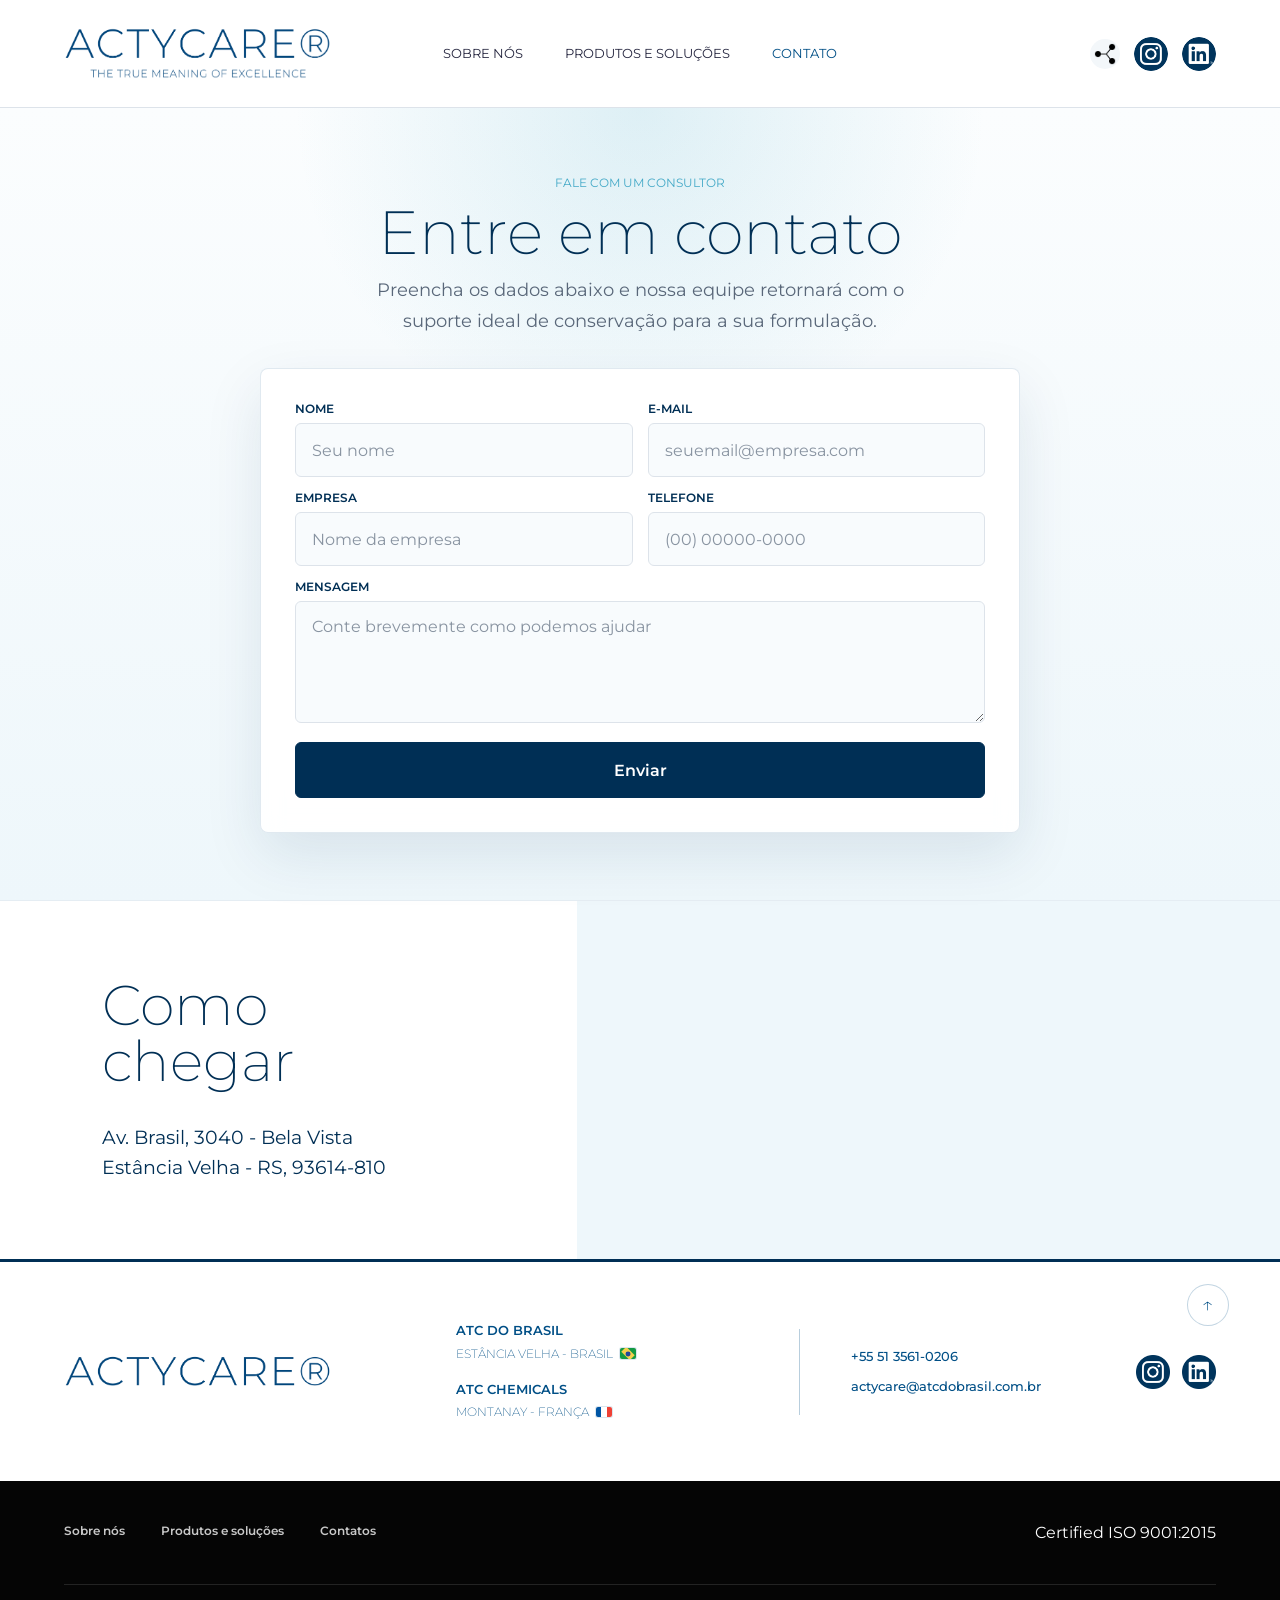
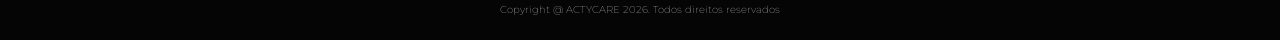
==== contatos.html @ c5bafa1b "Alterações w3c Fiz as alterações que o w3c validator apontou. Tomara que mude alguma coisa. Tudo nor" ====
<!DOCTYPE html>
<html lang="pt-BR">

<head>
    <meta charset="UTF-8">
    <meta name="viewport" content="width=device-width, initial-scale=1.0">
    <title>Contatos | Actycare</title>
    <link rel="stylesheet" href="Styles/estilos.css?v=20260601">
    <link rel="stylesheet" href="Styles/footer.css?v=20260601">
    <link rel="icon" type="image/png" href="images/atc_favicon.png">
</head>

<body class="pagina-contato">
    <header class="cabecalho">
        <a href="index.html" class="logo">
            <img src="images/actycare-logo-lockup.png" alt="ACTYCARE" loading="eager" decoding="async">
        </a>

        <nav class="menu" id="menu-principal" aria-label="Menu principal">
            <a href="sobre-nos.html">SOBRE NÓS</a>
            <a href="produtos-e-solucoes.html">PRODUTOS E SOLUÇÕES</a>
            <a href="contatos.html" aria-current="page">CONTATO</a>
        </nav>

        <div class="acoes-cabecalho">
            <button class="icone-cabecalho acao-utilitaria botao-compartilhar" type="button"
                aria-label="Compartilhar esta página" data-share-button>
                <img src="images/icons8-partilhar-2-50.png" alt="" loading="eager" decoding="async">
            </button>
            <a href="https://www.instagram.com/atc.brasil/" class="icone-cabecalho" target="_blank"
                rel="noopener noreferrer" aria-label="Instagram">
                <img src="images/instagram-circle.png" alt="" loading="eager" decoding="async">
            </a>
            <a href="https://www.linkedin.com/company/atcdobrasil/" class="icone-cabecalho" target="_blank"
                rel="noopener noreferrer" aria-label="LinkedIn">
                <img src="images/linkedin-circle.png" alt="" loading="eager" decoding="async">
            </a>
            <button class="botao-menu" type="button" aria-label="Abrir menu" aria-expanded="false"
                aria-controls="menu-principal">
                <span></span>
                <span></span>
                <span></span>
            </button>
        </div>
    </header>

    <main>
        <section class="container contato-section" aria-labelledby="contato-titulo">
            <div class="contato-intro">
                <p class="eyebrow">Fale com um consultor</p>
                <h1 id="contato-titulo">Entre em contato</h1>
                <p>Preencha os dados abaixo e nossa equipe retornará com o suporte ideal de conservação para a sua formulação.</p>
            </div>

            <div class="contato-card">
                <form action="https://api.web3forms.com/submit" method="POST">
                    <input type="hidden" name="access_key" value="4d49fbeb-51b4-4cb4-a090-07d61e65df94">
                    <label>
                        <span>Nome</span>
                        <input type="text" name="name" placeholder="Seu nome" autocomplete="name" required>
                    </label>
                    <label>
                        <span>E-mail</span>
                        <input type="email" name="email" placeholder="seuemail@empresa.com" autocomplete="email"
                            required>
                    </label>
                    <label>
                        <span>Empresa</span>
                        <input type="text" name="company" placeholder="Nome da empresa" autocomplete="organization"
                            required>
                    </label>
                    <label>
                        <span>Telefone</span>
                        <input type="tel" name="phone" placeholder="(00) 00000-0000" autocomplete="tel">
                    </label>
                    <label class="campo-mensagem">
                        <span>Mensagem</span>
                        <textarea name="message" placeholder="Conte brevemente como podemos ajudar" required></textarea>
                    </label>
                    <button type="submit">Enviar</button>
                </form>
            </div>
        </section>

        <section class="onde-estamos" aria-labelledby="onde-estamos-titulo">
            <div class="onde-estamos__conteudo">
                <h2 id="onde-estamos-titulo">Como chegar</h2>
                <address>
                    Av. Brasil, 3040 - Bela Vista<br>
                    Estância Velha - RS, 93614-810
                </address>
            </div>

            <div class="onde-estamos__mapa">
                <iframe
                    title="Mapa da ATC do Brasil em Estância Velha"
                    src="https://www.google.com/maps?q=Av.%20Brasil%2C%203040%20-%20Das%20Quintas%2C%20Est%C3%A2ncia%20Velha%20-%20RS%2C%2093600-000&output=embed"
                    loading="lazy"
                    referrerpolicy="no-referrer-when-downgrade"
                    allowfullscreen>
                </iframe>
            </div>
        </section>
    </main>

    <actycare-footer></actycare-footer>
    <script src="Script/footer.js"></script>
    <script src="Script/menu.js"></script>
</body>

</html>
---- Styles/estilos.css ----
@import url("https://fonts.googleapis.com/css2?family=Montserrat:wght@200;400;600&display=swap");

* {
    margin: 0;
    padding: 0;
    box-sizing: border-box;
}

:root {
    --azul: #004f86;
    --azul-escuro: #00457b;
    --azul-claro: #0073aa;
    --azul-profundo: #002f55;
    --azul-suave: #eef7fb;
    --ciano: #44a9c7;
    --texto: #25263f;
    --texto-suave: #596779;
    --linha: #dde3ea;
    --branco: #ffffff;
    --altura-cabecalho: 108px;
    --altura-cabecalho-compacto: 64px;
    --header-ease: cubic-bezier(0.22, 1, 0.36, 1);
}

html {
    scroll-behavior: smooth;
    scroll-padding-top: calc(var(--altura-cabecalho-compacto) + 32px);
}

body {
    font-family: "Montserrat", Arial, Helvetica, sans-serif;
    font-weight: 400;
    color: var(--texto);
    padding-top: var(--altura-cabecalho);
    overflow-x: hidden;
}

a {
    color: inherit;
    text-decoration: none;
}

img {
    display: block;
    max-width: 100%;
}

.primeira-dobra {
    min-height: calc(100vh - var(--altura-cabecalho));
    min-height: calc(100svh - var(--altura-cabecalho));
    display: grid;
    grid-template-rows: minmax(0, 1fr);
}

.cabecalho {
    position: fixed;
    top: 0;
    left: 50%;
    z-index: 80;
    width: 100%;
    min-height: 0;
    height: var(--altura-cabecalho);
    display: grid;
    grid-template-columns: minmax(230px, 330px) minmax(260px, 1fr) minmax(230px, 330px);
    align-items: center;
    gap: clamp(24px, 4vw, 64px);
    padding: 0 clamp(28px, 5vw, 72px);
    border-bottom: 1px solid var(--linha);
    background: rgba(255, 255, 255, 0.98);
    box-shadow: 0 0 0 rgba(0, 47, 85, 0);
    transform: translate3d(-50%, 0, 0);
    backface-visibility: hidden;
    will-change: transform, width, height, padding, border-radius, background, box-shadow;
    transition:
        transform 0.44s var(--header-ease),
        width 0.44s var(--header-ease),
        height 0.44s var(--header-ease),
        padding 0.44s var(--header-ease),
        border-color 0.34s ease,
        border-radius 0.44s var(--header-ease),
        background 0.34s ease,
        box-shadow 0.34s ease;
}

.cabecalho::before {
    content: "";
    position: absolute;
    inset: 0;
    z-index: 0;
    border-radius: inherit;
    background: linear-gradient(135deg, rgba(255, 255, 255, 0.36), rgba(255, 255, 255, 0.12));
    opacity: 0;
    pointer-events: none;
    backdrop-filter: blur(18px) saturate(1.16);
    -webkit-backdrop-filter: blur(18px) saturate(1.16);
    transition: opacity 0.34s ease;
}

.cabecalho.header--scrolled {
    width: min(calc(100% - 40px), 1180px);
    height: var(--altura-cabecalho-compacto);
    padding: 0 clamp(20px, 3.5vw, 34px);
    border: 1px solid rgba(255, 255, 255, 0.46);
    border-radius: 999px;
    background: rgba(255, 255, 255, 0.08);
    box-shadow: 0 14px 36px rgba(0, 47, 85, 0.11);
    transform: translate3d(-50%, 12px, 0);
}

.cabecalho.header--scrolled::before {
    opacity: 1;
}

.logo {
    width: clamp(230px, 21vw, 330px);
    height: 100%;
    display: flex;
    align-items: center;
    overflow: visible;
    justify-self: start;
    position: relative;
    z-index: 1;
}

.cabecalho.header--scrolled .logo {
    transform: translateZ(0);
}



.logo img {
    width: 100%;
    height: auto;
    max-width: 100%;
    object-fit: contain;
    object-position: center;
    transform: translate3d(0, 7%, 0);
    transform-origin: left center;
    transition: transform 0.44s var(--header-ease);
    will-change: transform;
}

.cabecalho.header--scrolled .logo img {
    transform: translate3d(0, 7%, 0) scale(0.74);
}

.menu {
    position: relative;
    z-index: 1;
    display: flex;
    align-items: center;
    justify-content: center;
    gap: clamp(24px, 3vw, 56px);
    white-space: nowrap;
    justify-self: center;
}

.menu a {
    position: relative;
    display: inline-flex;
    align-items: center;
    justify-content: center;
    min-height: 44px;
    padding: 4px 2px;
    font-size: 13px;
    font-weight: 400;
    line-height: 1;
    color: var(--texto);
    transform: translateZ(0);
    transform-origin: center;
    transition:
        color 0.24s ease,
        opacity 0.32s var(--header-ease),
        transform 0.32s var(--header-ease);
}

.cabecalho.header--scrolled .menu a {
    opacity: 0.74;
    transform: scale(0.96);
}

.menu a::before {
    content: "";
    position: absolute;
    left: 0;
    right: 0;
    top: 6px;
    height: 2px;
    border-radius: 999px;
    background: var(--azul-claro);
    transform: scaleX(0);
    transform-origin: center;
    transition: transform 0.28s ease;
}

.menu a:hover,
.menu a:focus-visible,
.menu a[aria-current="page"] {
    color: var(--azul);
    opacity: 1;
}

.menu a:hover::before,
.menu a:focus-visible::before {
    transform: scaleX(1);
}

.menu a:focus-visible {
    outline: none;
}

.acoes-cabecalho {
    position: relative;
    z-index: 1;
    display: flex;
    align-items: center;
    justify-content: flex-end;
    gap: 14px;
    justify-self: end;
}

.cabecalho.header--scrolled .acoes-cabecalho {
    gap: 8px;
}

.icone-cabecalho {
    width: 34px;
    height: 34px;
    display: inline-flex;
    align-items: center;
    justify-content: center;
    flex: 0 0 auto;
    border-radius: 50%;
    overflow: hidden;
    transition:
        transform 0.32s var(--header-ease),
        opacity 0.24s ease;
}

.cabecalho.header--scrolled .icone-cabecalho[aria-label="Instagram"],
.cabecalho.header--scrolled .icone-cabecalho[aria-label="LinkedIn"] {
    width: 0;
    height: 30px;
    opacity: 0;
    pointer-events: none;
    transform: translateY(-4px) scale(0.9);
}

.icone-cabecalho:is(button) {
    border: 0;
    font: inherit;
    cursor: pointer;
}

.icone-cabecalho:hover {
    transform: translateY(-1px);
    opacity: 0.82;
}

.icone-cabecalho:focus-visible {
    outline: 3px solid rgba(68, 169, 199, 0.28);
    outline-offset: 3px;
}

.icone-cabecalho img {
    width: 100%;
    height: 100%;
    object-fit: contain;
}

.icone-cabecalho[aria-label="Instagram"] img,
.icone-cabecalho[aria-label="LinkedIn"] img {
    filter: brightness(0) saturate(100%) invert(13%) sepia(93%) saturate(1668%) hue-rotate(186deg) brightness(92%) contrast(103%);
}

.acao-utilitaria {
    width: 30px;
    height: 30px;
    padding: 4px;
    background: #f3f7fa;
}

.cabecalho.header--scrolled .acao-utilitaria {
    background: rgba(255, 255, 255, 0.42);
}

.botao-menu {
    width: 44px;
    height: 44px;
    display: none;
    align-items: center;
    justify-content: center;
    flex-direction: column;
    gap: 5px;
    flex: 0 0 auto;
    border: 1px solid var(--linha);
    border-radius: 6px;
    background: var(--branco);
    cursor: pointer;
}

.botao-menu span {
    width: 22px;
    height: 2px;
    display: block;
    border-radius: 999px;
    background: var(--azul);
    transition: transform 0.2s ease, opacity 0.2s ease;
}

.cabecalho.menu-aberto .botao-menu span:nth-child(1) {
    transform: translateY(7px) rotate(45deg);
}

.cabecalho.menu-aberto .botao-menu span:nth-child(2) {
    opacity: 0;
}

.cabecalho.menu-aberto .botao-menu span:nth-child(3) {
    transform: translateY(-7px) rotate(-45deg);
}

.share-modal-open {
    overflow: hidden;
}

.share-overlay {
    position: fixed;
    inset: 0;
    z-index: 100;
    display: grid;
    place-items: center;
    padding: 24px;
    background: rgba(0, 25, 45, 0.48);
    backdrop-filter: blur(6px);
    opacity: 0;
    visibility: hidden;
    transition: opacity 0.22s ease, visibility 0.22s ease;
}

.share-overlay.is-open {
    opacity: 1;
    visibility: visible;
}

.share-modal {
    width: min(460px, 100%);
    padding: clamp(24px, 4vw, 34px);
    border: 1px solid rgba(0, 79, 134, 0.1);
    border-radius: 8px;
    background: var(--branco);
    box-shadow: 0 28px 70px rgba(0, 25, 45, 0.24);
    transform: translateY(12px) scale(0.97);
    transition: transform 0.22s ease;
}

.share-overlay.is-open .share-modal {
    transform: translateY(0) scale(1);
}

.share-modal__header {
    display: flex;
    align-items: center;
    justify-content: space-between;
    gap: 18px;
    margin-bottom: 22px;
}

.share-modal__header h2 {
    color: var(--azul-profundo);
    font-size: clamp(24px, 3vw, 32px);
    font-weight: 200;
    line-height: 1;
}

.share-modal__close {
    width: 38px;
    height: 38px;
    display: inline-flex;
    align-items: center;
    justify-content: center;
    border: 1px solid rgba(0, 79, 134, 0.16);
    border-radius: 50%;
    background: var(--branco);
    color: var(--azul-profundo);
    font: inherit;
    font-size: 22px;
    line-height: 1;
    cursor: pointer;
    transition: background 0.2s ease, color 0.2s ease, transform 0.2s ease;
}

.share-modal__close:hover,
.share-modal__close:focus-visible {
    background: var(--azul-profundo);
    color: var(--branco);
    outline: none;
    transform: rotate(90deg);
}

.share-modal__options {
    display: grid;
    grid-template-columns: repeat(2, minmax(0, 1fr));
    gap: 12px;
}

.share-option {
    min-height: 54px;
    display: flex;
    align-items: center;
    gap: 12px;
    padding: 10px 12px;
    border: 1px solid rgba(0, 79, 134, 0.13);
    border-radius: 8px;
    background: #f8fbfd;
    color: var(--texto);
    font: inherit;
    font-size: 13px;
    cursor: pointer;
    transition: background 0.2s ease, border-color 0.2s ease, color 0.2s ease, transform 0.2s ease, box-shadow 0.2s ease;
}

.share-option:hover,
.share-option:focus-visible {
    border-color: rgba(0, 79, 134, 0.28);
    background: var(--branco);
    color: var(--azul-profundo);
    box-shadow: 0 12px 26px rgba(0, 47, 85, 0.08);
    outline: none;
    transform: translateY(-2px);
}

.share-option__icon {
    width: 32px;
    height: 32px;
    display: inline-flex;
    align-items: center;
    justify-content: center;
    flex: 0 0 auto;
    border-radius: 50%;
    background: var(--azul-profundo);
    color: var(--branco);
    font-size: 11px;
    font-weight: 600;
}

.share-modal__feedback {
    min-height: 20px;
    margin-top: 16px;
    color: var(--azul);
    font-size: 13px;
    text-align: center;
}

.principal {
    position: relative;
    min-height: 0;
    display: flex;
    align-items: flex-end;
    overflow: hidden;
}

.principal::after {
    content: "";
    position: absolute;
    inset: 0;
    z-index: 1;
    background: linear-gradient(90deg, rgba(0, 25, 45, 0.58) 0%, rgba(0, 25, 45, 0.2) 48%, rgba(0, 25, 45, 0.05) 100%);
    pointer-events: none;
}

.principal img {
    position: absolute;
    inset: 0;
    z-index: 0;
    width: 100%;
    height: 100%;
    object-fit: cover;
    object-position: 64% center;
}

.conteudo-principal {
    position: relative;
    z-index: 2;
    max-width: 780px;
    color: var(--branco);
    padding: 0 clamp(24px, 5vw, 72px) clamp(36px, 7vh, 84px);
    text-shadow: 0 2px 18px rgba(0, 0, 0, 0.35);
}

.conteudo-principal h1 {
    font-size: clamp(38px, 4.5vw, 64px);
    font-weight: 200;
    line-height: 1;
}

.conteudo-principal p {
    margin-top: 12px;
    font-size: clamp(12px, 1.8vw, 20px);
    font-weight: 400;
    line-height: 1.25;
}

.hero-cta {
    position: relative;
    z-index: 2;
    width: min(820px, calc(100% - clamp(48px, 16vw, 220px)));
    margin: auto auto auto clamp(24px, 8vw, 112px);
    display: grid;
    justify-items: start;
    gap: clamp(12px, 1.8vw, 18px);
    padding: 0;
    color: var(--branco);
    text-align: left;
    text-shadow: 0 8px 28px rgba(0, 25, 45, 0.42);
    transform: translateY(-1vh);
}

.hero-cta h1 {
    width: min(820px, calc(100% - clamp(48px, 16vw, 220px)));
    margin: 0;
    font-size: 3rem;
    font-weight: 350;
    line-height: 1.05;
}

.hero-cta a {
    min-height: 38px;
    width: 230px;
    display: inline-flex;
    align-items: center;
    justify-content: center;
    padding: 6px;
    border-radius: 6px;
    background: rgba(2, 88, 159, 0.9);
    color: var(--branco);
    font-size: clamp(14px, 1.2vw, 16px);
    font-weight: 250;
    line-height: 1;
    text-shadow: none;
    box-shadow: 0 16px 34px rgba(0, 25, 45, 0.22);
    transition: background 0.2s ease, transform 0.2s ease, box-shadow 0.2s ease;
}

.hero-cta a:hover,
.hero-cta a:focus-visible {
    background: none;
    transform: translateY(-2px);
    box-shadow: 0 20px 38px rgba(0, 25, 45, 0.28);
    outline: none;
    border: 1px solid rgba(255, 255, 255, 0.28);
}

.applications-section {
    overflow: hidden;
    padding: clamp(72px, 9vw, 126px) clamp(20px, 5vw, 72px);
    background:
        linear-gradient(180deg, #ffffff 0%, #f8fbfd 56%, var(--azul-suave) 100%);
}

.applications-section__inner {
    width: min(1180px, 100%);
    margin: 0 auto;
}

.applications-section__header {

    max-width: 100%;
    margin: 0 auto;
    text-align: center;
}

.applications-section__header .eyebrow {
    margin-bottom: 12px;
}

.applications-section__title {
    max-width: 100%;
    color: var(--azul-profundo);
    font-size: 55px;
    font-weight: 200;
    line-height: 1;
}

.applications-section__subtitle {
    width: min(620px, 100%);
    max-width: 620px;
    margin: 18px auto 0;
    color: var(--texto-suave);
    font-size: clamp(15px, 1.35vw, 18px);
    line-height: 1.7;
}

.applications-carousel {
    position: relative;
    display: grid;
    grid-template-columns: auto minmax(0, 1fr) auto;
    align-items: center;
    gap: clamp(10px, 2vw, 18px);
    margin-top: clamp(34px, 5vw, 58px);
}

.applications-carousel__viewport {
    min-width: 0;
    overflow: hidden;
}

.applications-carousel__track {
    width: 100%;
    display: grid;
    grid-auto-columns: clamp(270px, 28vw, 338px);
    grid-auto-flow: column;
    gap: 18px;
    overflow-x: auto;
    overscroll-behavior-inline: contain;
    padding: 10px 4px 30px;
    scroll-behavior: smooth;
    scroll-padding-inline: 4px;
    scroll-snap-type: x mandatory;
    scrollbar-width: none;
}

.applications-carousel__track::-webkit-scrollbar {
    display: none;
}

.applications-carousel__track:focus-visible {
    outline: 3px solid rgba(68, 169, 199, 0.34);
    outline-offset: 4px;
}

.applications-carousel__button {
    display: inline-flex;
    align-items: center;
    justify-content: center;
    padding: 8px 4px;
    border: none;
    background: transparent;
    color: rgba(0, 47, 85, 0.65);
    font: inherit;
    font-size: 58px;
    font-weight: 400;
    line-height: 1;
    cursor: pointer;
    text-shadow: 0.5px 0 0 currentColor, -0.5px 0 0 currentColor;
    transition: color 0.18s ease, text-shadow 0.18s ease, opacity 0.18s ease, transform 0.18s ease;
    user-select: none;
}

.applications-carousel__button:hover,
.applications-carousel__button:focus-visible {
    color: var(--azul-profundo);
    text-shadow: 1px 0 0 currentColor, -1px 0 0 currentColor;
    outline: none;
}

.applications-carousel__button--prev:hover,
.applications-carousel__button--prev:focus-visible {
    transform: translateX(-4px);
}

.applications-carousel__button--next:hover,
.applications-carousel__button--next:focus-visible {
    transform: translateX(4px);
}

.applications-carousel__button:disabled,
.applications-carousel__button:disabled:hover,
.applications-carousel__button:disabled:focus-visible {
    color: rgba(0, 47, 85, 0.22);
    cursor: default;
    text-shadow: none;
    outline: none;
    transform: none;
}



.application-card {
    height: 100%;
    scroll-snap-align: start;
}

.application-card__link {
    position: relative;
    min-height: 430px;
    height: 100%;
    display: grid;
    grid-template-rows: 210px 1fr;
    overflow: hidden;
    border: 1px solid rgba(0, 79, 134, 0.11);

    background: rgba(255, 255, 255, 0.96);

}

.application-card:nth-child(even) .application-card__link {
    grid-template-rows: 1fr 210px;
}

.application-card:nth-child(even) .application-card__content {
    order: 1;
}

.application-card:nth-child(even) .application-card__image {
    order: 2;
}

.application-card__link:hover,
.application-card__link:focus-visible {
    border-color: rgba(0, 79, 134, 0.24);

    outline: none;
    transform: translateY(-6px);
}

.application-card__image {
    overflow: hidden;
    background: var(--azul-suave);
}

.application-card__image img {
    width: 100%;
    height: 100%;
    object-fit: cover;
    object-position: var(--card-image-position, center);
   
}


.application-card__content {
    display: grid;
    align-content: start;
    gap: 14px;
    padding: 26px 24px 28px;
}

.application-card__title {
    color: var(--azul);
    font-size: clamp(35px, 2.2vw, 44px);
    font-weight: 250;
    line-height: 1.05;
}

.application-card__text {
    color: var(--texto-suave);
    font-size: 14.5px;
    line-height: 1.75;
}

.pagina-sobre {
    background: var(--branco);
}

.sobre-hero {
    position: relative;
    min-height: calc(100svh - 108px);
    display: flex;
    align-items: flex-end;
    overflow: hidden;
    background: var(--azul-profundo);
}

.sobre-hero::after {
    content: "";
    position: absolute;
    inset: 0;
    z-index: 1;
    
}

.sobre-hero img {
    position: absolute;
    inset: 0;
    width: 100%;
    height: 100%;
    object-fit: cover;
    object-position: center;
}

.sobre-hero__conteudo {
    position: relative;
    z-index: 2;
    width: min(980px, calc(100% - 48px));
    padding: clamp(56px, 10vh, 104px) clamp(24px, 5vw, 72px);
    color: var(--branco);
}

.eyebrow {
    margin-bottom: 14px;
    font-size: 12px;
    font-weight: 400;
    letter-spacing: 0;
    text-transform: uppercase;
    color: var(--ciano);
}

.sobre-hero h1,
.secao-cabecalho h1,
.faixa-legado h2,
.cta-contato h2 {
    font-weight: 200;
}

.sobre-hero h1 {
    max-width: 760px;
    font-size: clamp(52px, 8vw, 108px);
    line-height: 0.92;
}

.sobre-hero__conteudo>p:last-child {
    max-width: 680px;
    margin-top: 24px;
    font-size: clamp(18px, 2vw, 28px);
    font-weight: 400;
    line-height: 1.35;
}

.secao-conteudo {
    width: min(1180px, calc(100% - 48px));
    margin: 0 auto;
    padding: clamp(72px, 10vw, 132px) 0;
    
}

.secao-cabecalho {
    max-width: 820px;
    
}

.secao-cabecalho h1 {
    font-size: clamp(36px, 5vw, 68px);
    line-height: 1;
    color: var(--azul-profundo);
}

.texto-colunas {
    display: grid;
    grid-template-columns: repeat(2, minmax(0, 1fr));
    gap: clamp(28px, 5vw, 72px);
    margin-top: 44px;
}

.texto-colunas p,
.faixa-legado p,
.solucoes-grid p {
    font-size: 18px;
    font-weight: 400;
    line-height: 1.75;
    color: var(--texto-suave);
}

.visually-hidden{
    position: absolute;
    width: 1px;
    height: 1px;
    padding: 0;
    margin: -1px;
    overflow: hidden;
    clip: rect(0, 0, 0, 0);
    white-space: nowrap;
    border: 0;
}

.pilares {
    display: grid;
    grid-template-columns: repeat(6, minmax(0, 1fr));
    gap: 10px;
    overflow: visible;
    margin-bottom: 20px;
}

.titulo-pilares{
    grid-column: 1 / -1;
    font-size: 30px;
    font-weight: 350;
    text-align: center;
    color: var(--azul-profundo);
    margin-bottom: 40px;

}

.pilares div {
    position: relative;
    height: 40px;
    padding: clamp(32px, 5vw, 58px);
    background: var(--azul-profundo);
    color: var(--branco);
    transition: transform 0.22s ease;
}

.pilares div:hover {
    z-index: 1;
    transform: translateY(-6px);
}

.pilares span {
    display: block;
    margin-bottom: 42px;
    font-size: 18px;
    font-weight: 200;
    color: var(--ciano);
}

.pilares h3,
.solucoes-grid h3 {
    font-size: clamp(26px, 3vw, 38px);
    font-weight: 400;
    line-height: 1;
}

.pilares p {
    margin-top: 20px;
    font-size: 25px;
    font-weight: 500;
    line-height: 1.7;
    color: rgb(255, 255, 255);
}

.faixa-legado {
    display: grid;
    grid-template-columns: minmax(280px, 0.86fr) minmax(320px, 1fr);
    gap: clamp(32px, 6vw, 88px);
    align-items: center;
    padding: clamp(76px, 10vw, 132px) clamp(24px, 6vw, 88px);
    background: var(--azul-suave);
}

.faixa-legado h2 {
    max-width: 680px;
    font-size: clamp(34px, 5vw, 66px);
    line-height: 1;
    color: var(--azul-profundo);
}

.solucoes {
    scroll-margin-top: 116px;
}

.solucoes-grid {
    display: grid;
    grid-template-columns: repeat(4, minmax(0, 1fr));
    gap: 18px;
    margin-top: 48px;
}

.solucoes-grid div {
    min-height: 260px;
    padding: 28px;
    border: 1px solid var(--linha);
    
    background: var(--branco);
}

.solucoes-grid h3 {
    color: var(--azul);
    
}

.solucoes-grid p {
    margin-top: 18px;
    font-size: 15px;
}

.cta-contato {
    scroll-margin-top: 116px;
    padding: clamp(72px, 10vw, 120px) 24px;
    text-align: center;
    background: var(--azul-profundo);
    color: var(--branco);
}

.cta-contato h2 {
    max-width: min(1360px, 100%);
    margin: 0 auto;
    font-size: 100px;
    line-height: 1.2;
    text-align: center;
    white-space: nowrap;
}

.cta-contato a {
    display: inline-flex;
    align-items: center;
    justify-content: center;
    min-height: 54px;
    margin-top: 34px;
    padding: 0 24px;
    border: 1px solid rgba(255, 255, 255, 0.42);
    border-radius: 6px;
    color: var(--branco);
    font-weight: 400;
    transition: background 0.2s ease, color 0.2s ease;
}

.cta-contato a:hover {
    background: var(--branco);
    color: var(--azul-profundo);
}

.pagina-produtos {
    background: #f8fbfd;
}

.produtos-overview {
    min-height: calc(100svh - 108px);
    padding: clamp(54px, 7vw, 96px) clamp(20px, 5vw, 72px) clamp(68px, 8vw, 110px);
    background:
        linear-gradient(180deg, rgba(255, 255, 255, 0.96), rgba(248, 251, 253, 0.98)),
        linear-gradient(90deg, rgba(0, 79, 134, 0.08), rgba(176, 19, 36, 0.04));
}

.produtos-overview__cabecalho {
    width: min(1180px, 100%);
    margin: 0 auto clamp(34px, 5vw, 58px);
    display: grid;
    grid-template-columns: minmax(0, 1fr) auto;
    gap: 28px;
    align-items: end;
}

.produtos-overview h1 {
    font-size: clamp(48px, 8vw, 126px);
    font-weight: 200;
    line-height: 0.88;
    color: var(--azul-profundo);
}

.produtos-overview__cabecalho div>p:last-child {
    max-width: 760px;
    margin-top: 22px;
    font-size: clamp(16px, 1.4vw, 20px);
    line-height: 1.75;
    color: var(--texto-suave);
}

.produtos-manifesto {
    margin-bottom: 8px;
    font-size: 11px;
    line-height: 1.35;
    text-align: right;
    text-transform: uppercase;
    color: rgba(0, 47, 85, 0.58);
}

.produtos-tabela-shell {
    width: min(1180px, 100%);
    margin: 0 auto;
    padding: clamp(18px, 2.8vw, 34px);
    border: 1px solid rgba(0, 79, 134, 0.12);
    border-radius: 8px;
    background: rgba(255, 255, 255, 0.86);
    box-shadow: 0 26px 70px rgba(0, 47, 85, 0.08);
    backdrop-filter: blur(18px);
    transition: opacity 0.45s ease, filter 0.45s ease, transform 0.45s ease;
}

.produtos-tabela-shell.is-dimmed {
    opacity: 0.48;
    filter: saturate(0.78);
    transform: translateY(8px) scale(0.995);
}

.produtos-tabela {
    width: 100%;
    border-collapse: separate;
    border-spacing: 0 8px;
}

.produtos-tabela th {
    padding: 0 18px 10px;
    font-size: 11px;
    font-weight: 600;
    line-height: 1.3;
    text-align: left;
    text-transform: uppercase;
    color: rgba(0, 79, 134, 0.66);
}

.produtos-tabela td {
    padding: 16px 18px;
    font-size: 13px;
    line-height: 1.45;
    color: var(--texto-suave);
    border-top: 1px solid transparent;
    border-bottom: 1px solid transparent;
    background: #f4f8fb;
    transition: color 0.28s ease, background 0.28s ease, border-color 0.28s ease, transform 0.28s ease;
}

.produtos-tabela td:first-child {
    border-left: 1px solid transparent;
    border-radius: 7px 0 0 7px;
    color: var(--azul);
    font-weight: 600;
}

.produtos-tabela td:last-child {
    border-right: 1px solid transparent;
    border-radius: 0;
    color: rgba(0, 79, 134, 0.72);
}

.produto-row {
    cursor: pointer;
    outline: none;
}

.produto-row:hover td,
.produto-row:focus-visible td,
.produto-row.is-active td {
    background: var(--branco);
    border-color: rgba(0, 79, 134, 0.16);
    color: var(--azul-profundo);
    box-shadow: 0 14px 34px rgba(0, 47, 85, 0.07);
}

.produto-row:hover td:first-child,
.produto-row:focus-visible td:first-child,
.produto-row.is-active td:first-child {
    color: var(--branco);
    background: var(--azul-escuro);
    transform: translateX(4px);
}

.produto-detalhe {
    scroll-margin-top: 126px;
    padding: clamp(76px, 9vw, 132px) clamp(20px, 5vw, 72px);
    background: var(--branco);
    opacity: 0;
    transform: translateY(32px);
    filter: blur(12px);
    transition: opacity 0.7s ease, transform 0.7s ease, filter 0.7s ease;
}

.produto-detalhe.is-visible {
    opacity: 1;
    transform: translateY(0);
    filter: blur(0);
}

.produto-detalhe__shell {
    width: min(1180px, 100%);
    margin: 0 auto;
    display: grid;
    grid-template-columns: minmax(300px, 0.86fr) minmax(0, 1fr);
    gap: clamp(36px, 6vw, 88px);
    align-items: center;
}

.produto-detalhe--reverse .produto-media {
    order: 2;
}

.produto-media {
    position: relative;
    min-height: clamp(440px, 58vw, 680px);
    overflow: hidden;
    border-radius: 8px;
    background: var(--azul-suave);
}

.produto-media::after {
    content: "";
    position: absolute;
    inset: 0;
    background: linear-gradient(180deg, rgba(0, 47, 85, 0.02), rgba(0, 47, 85, 0.2));
    pointer-events: none;
}

.produto-media img {
    width: 100%;
    height: 100%;
    min-height: inherit;
    object-fit: cover;
    transform: none;
    transition: none;
}



.produto-media figcaption {
    position: absolute;
    right: 18px;
    bottom: 18px;
    z-index: 1;
    padding: 9px 12px;
    border-radius: 6px;
    background: rgba(255, 255, 255, 0.82);
    color: var(--azul-profundo);
    font-size: 11px;
    text-transform: uppercase;
}

.produto-editorial h2 {
    max-width: 720px;
    font-size: clamp(44px, 6vw, 86px);
    font-weight: 200;
    line-height: 0.94;
    color: var(--azul-profundo);
}

.produto-texto {
    margin-top: 30px;
    display: grid;
    gap: 18px;
}

.produto-texto p {
    font-size: clamp(16px, 1.35vw, 19px);
    line-height: 1.85;
    color: var(--texto-suave);
}

.produto-metricas {
    display: grid;
    grid-template-columns: repeat(3, minmax(0, 1fr));
    gap: 1px;
    margin-top: 34px;
    background: var(--linha);
    border: 1px solid var(--linha);
    border-radius: 8px;
    overflow: hidden;
}

.produto-metricas div {
    min-height: 128px;
    padding: 18px;
    background: #fbfdfe;
}

.produto-metricas span,
.produto-especificacoes article>span {
    display: block;
    margin-bottom: 12px;
    font-size: 11px;
    font-weight: 600;
    text-transform: uppercase;
    color: rgba(0, 79, 134, 0.72);
}

.produto-metricas strong {
    font-size: clamp(16px, 1.3vw, 19px);
    font-weight: 400;
    line-height: 1.45;
    color: var(--azul-profundo);
}

.produto-nota {
    margin-top: 24px;
    padding: 18px 20px;
    border-left: 4px solid var(--azul-profundo);
    background: var(--azul-profundo);
    color: var(--branco);
    font-size: 14px;
    line-height: 1.7;
}

.produto-especificacoes {
    width: min(1180px, 100%);
    margin: clamp(34px, 5vw, 72px) auto 0;
    display: grid;
    grid-template-columns: repeat(3, minmax(0, 1fr));
    gap: 18px;
}

.produto-especificacoes article {
    min-height: 260px;
    padding: clamp(24px, 3vw, 34px);
    border: 1px solid var(--linha);
    background: #fbfdfe;
}

.produto-especificacoes ul {
    display: grid;
    gap: 14px;
    list-style: none;
}

.produto-especificacoes li {
    position: relative;
    padding-left: 18px;
    font-size: 15px;
    line-height: 1.65;
    color: var(--texto-suave);
}

.produto-especificacoes li::before {
    content: "";
    position: absolute;
    left: 0;
    top: 0.72em;
    width: 6px;
    height: 6px;
    border-radius: 50%;
    background: var(--ciano);
}

.produtos-catalogo {
    display: grid;
    grid-template-columns: minmax(0, 1fr) auto;
    gap: 28px;
    align-items: center;
    padding: clamp(72px, 10vw, 120px) clamp(20px, 6vw, 88px);
    background: var(--azul-profundo);
    color: var(--branco);
}

.produtos-catalogo h2 {
    max-width: 860px;
    font-size: clamp(34px, 5vw, 66px);
    font-weight: 200;
    line-height: 1;
}

.produtos-catalogo p:not(.eyebrow) {
    max-width: 620px;
    margin-top: 18px;
    color: rgba(255, 255, 255, 0.82);
    font-size: 16px;
    line-height: 1.7;
}

.produtos-catalogo a {
    min-height: 54px;
    display: inline-flex;
    align-items: center;
    justify-content: center;
    padding: 0 24px;
    border: 1px solid rgba(255, 255, 255, 0.48);
    border-radius: 6px;
    color: var(--branco);
    white-space: nowrap;
    transition: background 0.25s ease, color 0.25s ease, transform 0.25s ease;
}

.produtos-catalogo a:hover {
    background: var(--branco);
    color: var(--azul-profundo);
    transform: translateY(-2px);
}

.reveal {
    opacity: 0;
    transform: translateY(24px);
    filter: blur(8px);

}

.reveal.is-visible {
    opacity: 1;
    transform: translateY(0);
    filter: blur(0);
}

@media (max-width: 1100px) {
    :root {
        --altura-cabecalho: 96px;
        --altura-cabecalho-compacto: 60px;
    }

    .cabecalho {
        min-height: 0;
        height: var(--altura-cabecalho);
        grid-template-columns: minmax(190px, 270px) minmax(220px, 1fr) minmax(180px, 270px);
        gap: 22px;
        padding: 0 32px;
    }

    .logo {
        width: clamp(205px, 24vw, 270px);
    }

    .menu {
        gap: 24px;
    }

    .menu a {
        font-size: 13px;
    }

    .acoes-cabecalho {
        gap: 10px;
    }

    .icone-cabecalho {
        width: 31px;
        height: 31px;
    }

    .produto-detalhe__shell {
        grid-template-columns: 0.9fr 1fr;
    }

    .applications-carousel__track {
        grid-auto-columns: clamp(260px, 36vw, 320px);
    }

    .produto-metricas,
    .produto-especificacoes {
        grid-template-columns: 1fr;
    }
}

@media (max-width: 900px) {
    :root {
        --altura-cabecalho: 82px;
        --altura-cabecalho-compacto: 60px;
    }

    .cabecalho {
        min-height: 0;
        height: var(--altura-cabecalho);
        grid-template-columns: minmax(150px, 1fr) auto;
        gap: 16px;
        padding: 10px 20px;
    }

    .cabecalho.header--scrolled {
        width: calc(100% - 24px);
        grid-template-columns: minmax(130px, 1fr) auto;
        gap: 12px;
        padding: 8px 14px;
        border-radius: 999px;
        transform: translate3d(-50%, 8px, 0);
    }
    .logo {
        width: min(220px, 56vw);
    }

    .cabecalho.header--scrolled .logo img {
        transform: translate3d(0, 7%, 0) scale(0.78);
    }

    .menu {
        position: absolute;
        top: 100%;
        left: 0;
        right: 0;
        z-index: 10;
        display: flex;
        flex-direction: column;
        align-items: stretch;
        gap: 0;
        padding: 10px 20px 16px;
        border-top: 1px solid var(--linha);
        background: var(--branco);
        box-shadow: 0 18px 30px rgba(15, 45, 70, 0.14);
        opacity: 0;
        visibility: hidden;
        pointer-events: none;
        transform: translateY(-8px);
        transition: opacity 0.2s ease, transform 0.2s ease, visibility 0.2s ease;
    }

    .cabecalho.header--scrolled .menu {
        top: calc(100% + 8px);
        left: 8px;
        right: 8px;
        padding: 8px 14px 12px;
        border: 1px solid rgba(255, 255, 255, 0.5);
        border-radius: 18px;
        background: rgba(255, 255, 255, 0.9);
        box-shadow: 0 18px 34px rgba(0, 47, 85, 0.14);
        backdrop-filter: blur(14px);
        -webkit-backdrop-filter: blur(14px);
    }

    .cabecalho.menu-aberto .menu {
        opacity: 1;
        visibility: visible;
        pointer-events: auto;
        transform: translateY(0);
    }

    .menu a {
        min-height: 48px;
        justify-content: center;
        border-bottom: 1px solid rgba(0, 79, 134, 0.1);
    }

    .cabecalho.header--scrolled .menu a {
        min-height: 44px;
        font-size: 12px;
    }

    .menu a:last-child {
        border-bottom: 0;
    }

    .botao-menu {
        display: inline-flex;
    }

    .principal img {
        object-position: 68% center;
    }

    .conteudo-principal {
        max-width: 560px;
        padding: 0 20px 44px;
    }

    .hero-cta {
        width: min(500px, calc(100% - 48px));
        margin-left: clamp(22px, 7vw, 64px);
        gap: 14px;
    }

    .hero-cta h1 {
        font-size: clamp(27px, 5.4vw, 42px);
    }

    .applications-section {
        padding: 64px 20px 86px;
    }

    .applications-carousel {
        gap: 10px;
    }

    .applications-carousel__button {
        font-size: 52px;
    }

    .applications-carousel__track {
        grid-auto-columns: minmax(250px, 48vw);
        gap: 14px;
    }

    .application-card__link {
        min-height: 404px;
        grid-template-rows: 190px 1fr;
    }

    .application-card:nth-child(even) .application-card__link {
        grid-template-rows: 1fr 190px;
    }

    .sobre-hero {
        min-height: calc(100svh - 82px);
    }

    .texto-colunas,
    .faixa-legado,
    .pilares,
    .solucoes-grid {
        grid-template-columns: 1fr;
    }

    .pilares div {
        min-height: auto;
    }

    .solucoes-grid div {
        min-height: auto;
    }

    .produtos-overview {
        min-height: calc(100svh - 82px);
    }

    .produtos-overview__cabecalho,
    .produto-detalhe__shell,
    .produtos-catalogo {
        grid-template-columns: 1fr;
    }

    .produtos-manifesto {
        text-align: left;
    }

    .produto-detalhe--reverse .produto-media {
        order: 0;
    }

    .produto-media {
        min-height: 460px;
    }

    .produtos-catalogo a {
        width: fit-content;
    }
}

@media (max-width: 560px) {
    :root {
        --altura-cabecalho: 76px;
        --altura-cabecalho-compacto: 56px;
    }

    .cabecalho {
        min-height: 0;
        height: var(--altura-cabecalho);
        gap: 12px;
        padding: 8px 12px;
    }

      .cabecalho.header--scrolled {
        width: calc(100% - 16px);
        height: var(--altura-cabecalho-compacto);
        padding: 6px 10px;
    }

    .logo {
        width: min(150px, 40vw);
    }

    .cabecalho.header--scrolled .logo img {
        transform: translate3d(0, 7%, 0) scale(0.88);
    }

    .acoes-cabecalho {
        gap: 6px;
    }

    .icone-cabecalho {
        width: 28px;
        height: 28px;
    }

    .botao-menu {
        width: 38px;
        height: 38px;
    }

    .cabecalho.header--scrolled .botao-menu {
        width: 36px;
        height: 36px;
    }

    .share-overlay {
        padding: 16px;
    }

    .share-modal__options {
        grid-template-columns: 1fr;
    }

    .conteudo-principal h1 {
        font-size: 34px;
    }

    .conteudo-principal p {
        font-size: 18px;
    }

    .hero-cta {
        width: min(100% - 32px, 380px);
        margin: auto 16px auto 16px;
        gap: 14px;
        transform: translateY(-1vh);
    }

    .hero-cta h1 {
        font-size: clamp(24px, 7.4vw, 31px);
        line-height: 1.08;
    }

    .hero-cta a {
        min-height: 44px;
        padding: 0 22px;
        font-size: 14px;
    }

    .applications-section {
        padding: 56px 16px 74px;
    }

    .applications-section__subtitle {
        margin-top: 14px;
        font-size: 14.5px;
    }

    .applications-carousel {
        grid-template-columns: minmax(0, 1fr);
        margin-top: 30px;
    }

    .applications-carousel__button {
        display: none;
    }

    .applications-carousel__track {
        grid-auto-columns: 100%;
        gap: 12px;
        padding: 8px 0 22px;
        scroll-padding-inline: 0;
    }

    .application-card__link {
        min-height: 392px;
        grid-template-rows: 188px 1fr;
    }

    .application-card:nth-child(even) .application-card__link {
        grid-template-rows: 1fr 188px;
    }

    .application-card__content {
        padding: 24px 22px 26px;
    }

    .sobre-hero {
        min-height: calc(100svh - 76px);
    }

    .sobre-hero__conteudo {
        width: 100%;
        padding: 48px 20px;
    }

    .sobre-hero h1 {
        font-size: 48px;
    }

    .secao-conteudo {
        width: min(100% - 32px, 1180px);
        padding: 64px 0;
    }

    .texto-colunas p,
    .faixa-legado p {
        font-size: 16px;
    }

    .faixa-legado {
        padding: 64px 20px;
    }

    .cta-contato a {
        width: 100%;
        max-width: 340px;
        font-size: 14px;
    }

    .produtos-overview {
        min-height: calc(100svh - 76px);
        padding: 46px 16px 68px;
    }

    .produtos-overview h1 {
        font-size: 52px;
    }

    .produtos-tabela-shell {
        padding: 0;
        border: 0;
        background: transparent;
        box-shadow: none;
        backdrop-filter: none;
    }

    .produtos-tabela,
    .produtos-tabela thead,
    .produtos-tabela tbody,
    .produtos-tabela tr,
    .produtos-tabela th,
    .produtos-tabela td {
        display: block;
    }

    .produtos-tabela thead {
        display: none;
    }

    .produtos-tabela {
        border-spacing: 0;
    }

    .produtos-tabela tr {
        margin-bottom: 12px;
        padding: 18px;
        border: 1px solid rgba(0, 79, 134, 0.12);
        border-radius: 8px;
        background: rgba(255, 255, 255, 0.9);
        box-shadow: 0 18px 34px rgba(0, 47, 85, 0.06);
    }

    .produtos-tabela td {
        display: flex;
        justify-content: space-between;
        gap: 18px;
        padding: 8px 0;
        border: 0;
        border-radius: 0;
        background: transparent;
        box-shadow: none;
        text-align: right;
    }

    .produtos-tabela td:first-child {
        display: block;
        padding-bottom: 12px;
        border-radius: 0;
        text-align: left;
        font-size: 17px;
    }

    .produtos-tabela td:not(:first-child)::before {
        content: attr(data-label);
        flex: 0 0 112px;
        font-size: 10px;
        font-weight: 600;
        text-align: left;
        text-transform: uppercase;
        color: rgba(0, 79, 134, 0.65);
    }

    .produto-row:hover td:first-child,
    .produto-row:focus-visible td:first-child,
    .produto-row.is-active td:first-child {
        transform: none;
    }

    .produto-detalhe {
        scroll-margin-top: 92px;
        padding: 58px 16px 72px;
    }

    .produto-editorial h2 {
        font-size: 44px;
    }

    .produto-media {
        min-height: 360px;
    }

    .produto-metricas div,
    .produto-especificacoes article {
        min-height: auto;
    }

    .produtos-catalogo {
        padding: 64px 20px;
    }

    .produtos-catalogo a {
        width: 100%;
    }

}

/* Ajustes finais: tabela expansível, nota do produto e página Sobre Nós mais leve. */
.produtos-overview {
    min-height: auto;
    padding: clamp(46px, 5.5vw, 74px) clamp(36px, 9vw, 128px) clamp(58px, 7vw, 88px);
}

.produtos-overview__cabecalho,
.produtos-tabela-shell {
    width: min(1040px, 100%);
}

.produtos-overview__cabecalho {
    margin-bottom: clamp(28px, 4vw, 44px);
}

.produtos-overview h1 {
    font-size: clamp(42px, 6vw, 88px);
}

.produtos-overview__cabecalho div>p:last-child {
    max-width: 650px;
    margin-top: 16px;
    font-size: clamp(14px, 1.1vw, 17px);
    line-height: 1.7;
}

.produtos-tabela-shell {
    padding: clamp(14px, 2.1vw, 26px);
    box-shadow: 0 18px 48px rgba(0, 47, 85, 0.07);
}

.produtos-tabela {
    border-spacing: 0 6px;
}

.produtos-tabela th {
    padding: 0 14px 8px;
    font-size: 10px;
}

.produtos-tabela td {
    padding: 12px 14px;
    font-size: 12px;
}

.produto-row:hover td:first-child,
.produto-row:focus-visible td:first-child,
.produto-row.is-active td:first-child {
    color: var(--branco);
    background: var(--azul-profundo);
    transform: none;
}

.produtos-tabela .produto-expandido>td {
    padding: 0 0 16px;
    border: 0;
    border-radius: 0;
    background: transparent;
    box-shadow: none;
    color: var(--texto);
    font-weight: 400;
    transform: none;
}

.produto-catalogo-card {
    position: relative;
    margin: 0 0 10px;
    overflow: hidden;
    border: 1px solid rgba(0, 79, 134, 0.1);
    border-radius: 8px;
    background: var(--branco);
    box-shadow: 0 22px 54px rgba(0, 47, 85, 0.08);
    animation: produtoAbrir 0.45s ease both;
    /* Side-by-side layout: text+data on left, image on right */
    display: grid;
    grid-template-columns: minmax(0, 1fr) clamp(200px, 28%, 340px);
    grid-template-rows: auto auto;
}

/* Text section spans full height of left column */
.produto-catalogo-card__texto {
    position: relative;
    grid-column: 1;
    grid-row: 1;
    display: flex;
    flex-direction: column;
    gap: clamp(14px, 2vw, 22px);
    padding: clamp(24px, 3.5vw, 40px) clamp(22px, 4vw, 48px) clamp(16px, 2vw, 24px);
}

/* Data bar spans full width of left column, below text */
.produto-catalogo-card__dados {
    grid-column: 1;
    grid-row: 2;
    display: grid;
    grid-template-columns: repeat(2, 1fr);
    gap: 1px;
    background: rgba(0, 79, 134, 0.1);
    border-top: 1px solid rgba(0, 79, 134, 0.08);
}

/* Image spans both rows on the right */
.produto-catalogo-card__imagem {
    grid-column: 2;
    grid-row: 1 / 3;
    position: relative;
    overflow: hidden;
    background: var(--azul-suave);
    min-height: 280px;
}

.produto-catalogo-card__manifesto {
    position: absolute;
    right: clamp(20px, 4vw, 48px);
    top: clamp(16px, 2.5vw, 26px);
    margin: 0;
    font-size: 9px;
    color: rgba(0, 47, 85, 0.4);
    pointer-events: none;
}

/* Show "ACTYCARE®" eyebrow inside the card, same size as suffix */
.produto-catalogo-card .eyebrow {
    display: block;
    font-size: clamp(36px, 4.5vw, 68px);
    font-weight: 200;
    line-height: 0.92;
    color: var(--azul);
    text-transform: uppercase;
    margin-bottom: 0;
    text-align: left;
    align-self: flex-start;
}

.produto-catalogo-card h2 {
    max-width: 620px;
    font-size: clamp(36px, 4.5vw, 68px);
    font-weight: 200;
    line-height: 0.92;
    color: var(--azul);
    margin-top: 0;
    text-align: left;
    align-self: flex-start;
}

.produto-catalogo-card__intro {
    display: grid;
    gap: 10px;
    flex: 1;
}

.produto-catalogo-card__intro p {
    font-size: clamp(12px, 0.95vw, 14px);
    line-height: 1.7;
    color: var(--texto-suave);
}

.produto-catalogo-card__alerta,
.produto-nota {
    background: var(--produto-alerta-cor, var(--azul-profundo));
    color: var(--branco);
    border-left: 4px solid var(--produto-alerta-cor, var(--azul-profundo));
    border-radius: 0;
}

.produto-catalogo-card__alerta {
    padding: clamp(12px, 1.8vw, 18px) clamp(14px, 2vw, 20px);
    font-size: clamp(11px, 0.9vw, 13px);
    line-height: 1.55;
    border-radius: 0;
}

.produto-catalogo-card__imagem img,
.produto-media img {
    width: 100%;
    height: 100%;
    object-fit: cover;
    transform: none;
    transition: none;
}

.produto-catalogo-card__imagem:hover img,
.produto-media:hover img {
    transform: none;
}

.produto-catalogo-card__imagem figcaption {
    position: absolute;
    right: 12px;
    bottom: 12px;
    z-index: 1;
    font-size: 9px;
    text-transform: uppercase;
    color: rgba(0, 47, 85, 0.62);
}

.produto-catalogo-card__dados div {
    min-height: 80px;
    padding: 14px 16px;
    background: #f7fafc;
}

.produto-catalogo-card__dados span {
    display: block;
    margin-bottom: 6px;
    font-size: 10px;
    font-weight: 600;
    text-transform: uppercase;
    color: rgba(0, 79, 134, 0.7);
}

.produto-catalogo-card__dados strong {
    font-size: 12px;
    font-weight: 400;
    line-height: 1.5;
    color: var(--azul-profundo);
}

/* ── Wide layout: 2 colunas no topo + imagem abaixo ────────────── */
.produto-catalogo-card--wide {
    grid-template-columns: minmax(0, 1fr) minmax(260px, 40%);
    grid-template-rows: auto auto;
}

/* Coluna esquerda: título + texto descritivo */
.produto-catalogo-card__left {
    grid-column: 1;
    grid-row: 1;
    display: flex;
    flex-direction: column;
    gap: clamp(12px, 1.6vw, 18px);
    padding: clamp(22px, 3vw, 36px) clamp(22px, 3.5vw, 44px) clamp(16px, 2vw, 22px);
}

/* Coluna direita: manifesto + nota azul + cards de dados */
.produto-catalogo-card__right {
    grid-column: 2;
    grid-row: 1;
    display: flex;
    flex-direction: column;
    border-left: 1px solid rgba(0, 79, 134, 0.1);
    position: relative;
}

.produto-catalogo-card__right .produto-catalogo-card__manifesto {
    position: static;
    padding: clamp(14px, 1.8vw, 20px) clamp(16px, 2vw, 22px) 0;
    text-align: right;
}

.produto-catalogo-card__right .produto-catalogo-card__alerta {
    flex: 1;
    display: flex;
    align-items: center;
}

/* Cards Aplicações + Diferenciais dentro do right: lado a lado */
.produto-catalogo-card__right .produto-catalogo-card__dados {
    grid-template-columns: 1fr 1fr;
    border-top: 1px solid rgba(0, 79, 134, 0.1);
}

/* Imagem: ocupa toda a largura abaixo das duas colunas */
.produto-catalogo-card--wide .produto-catalogo-card__imagem {
    grid-column: 1 / -1;
    grid-row: 2;
    height: clamp(180px, 28vw, 360px);
    min-height: 0;
}

@media (min-width: 901px) {

    .produto-catalogo-card--wide .eyebrow,
    .produto-catalogo-card--wide h2 {
        font-size: clamp(32px, 4.05vw, 61px);
    }

    .produto-catalogo-card--wide .produto-catalogo-card__left {
        gap: clamp(10px, 1.45vw, 16px);
        padding: clamp(20px, 2.7vw, 32px) clamp(20px, 3.15vw, 40px) clamp(14px, 1.8vw, 20px);
    }

    .produto-catalogo-card--wide .produto-catalogo-card__intro {
        gap: 8px;
    }

    .produto-catalogo-card--wide .produto-catalogo-card__intro p {
        font-size: clamp(11px, 0.86vw, 13px);
        line-height: 1.62;
    }

    .produto-catalogo-card--wide .produto-catalogo-card__right {
        display: grid;
        grid-template-rows: minmax(76px, 1fr) auto auto;
    }

    .produto-catalogo-card--wide .produto-catalogo-card__right .produto-catalogo-card__manifesto {
        align-self: start;
        padding: clamp(18px, 2.3vw, 28px) clamp(14px, 1.8vw, 20px) clamp(10px, 1.3vw, 16px);
        font-size: 8px;
    }

    .produto-catalogo-card--wide .produto-catalogo-card__alerta {
        flex: none;
        min-height: clamp(92px, 8.4vw, 124px);
        padding: clamp(11px, 1.6vw, 16px) clamp(13px, 1.8vw, 18px);
        font-size: clamp(10px, 0.81vw, 12px);
        line-height: 1.52;
    }

    .produto-catalogo-card--wide .produto-catalogo-card__dados div {
        min-height: 72px;
        padding: 12px 14px;
    }

    .produto-catalogo-card--wide .produto-catalogo-card__dados span {
        margin-bottom: 5px;
        font-size: 9px;
    }

    .produto-catalogo-card--wide .produto-catalogo-card__dados strong {
        font-size: 11px;
        line-height: 1.42;
    }

    .produto-catalogo-card--wide .produto-catalogo-card__imagem {
        height: clamp(162px, 25.2vw, 324px);
    }
}

.pagina-sobre .sobre-hero {
    min-height: min(680px, calc(82svh - 108px));
}

.pagina-sobre .sobre-hero__conteudo {
    width: min(800px, calc(100% - clamp(64px, 14vw, 180px)));
    padding: clamp(46px, 8vh, 76px) 0;
    padding-left: 25px;

}

.pagina-sobre .sobre-hero h1 {
    font-size: clamp(42px, 5.8vw, 76px);
}

.pagina-sobre .sobre-hero__conteudo>p:last-child {
    max-width: 600px;
    margin-top: 18px;
    font-size: clamp(16px, 1.45vw, 21px);
    line-height: 1.45;
}

.pagina-sobre .secao-conteudo {
    width: min(960px, calc(100% - clamp(64px, 14vw, 180px)));
    padding: clamp(58px, 7vw, 92px) 0;

}

.pagina-sobre .sobre-intro.secao-conteudo {
    width: min(1320px, calc(100% - clamp(40px, 6vw, 96px)));
    padding: clamp(58px, 7vw, 90px) 0 clamp(70px, 8vw, 112px);
}

.pagina-sobre .sobre-intro .secao-cabecalho {
    max-width: 100%;
    margin: 0 auto;
    padding-bottom: clamp(42px, 5vw, 64px);
    text-align: center;
}

.pagina-sobre .secao-cabecalho {
    max-width: 690px;
}

.pagina-sobre .sobre-intro .secao-cabecalho h2 {
    max-width: none;
    color: var(--azul-profundo);
    font-size: clamp(44px, 5.6vw, 76px);
    line-height: 0.94;
}

.pagina-sobre .sobre-intro .secao-cabecalho h3 {
    margin-top: 16px;
    color: var(--azul);
    font-size: clamp(14px, 1.7vw, 21px);
    font-weight: 400;
    line-height: 1.25;
    text-transform: uppercase;
}





.pagina-sobre .faixa-legado h2,
.pagina-sobre .cta-contato h2 {
    font-size: clamp(32px, 4.2vw, 54px);
    line-height: 1.04;
}

.pagina-sobre .secao-cabecalho h2,
.pagina-sobre .faixa-legado h2,
.pagina-sobre .cta-contato h2 {
    font-size: clamp(32px, 4.2vw, 54px);
    line-height: 1.04;
}

.pagina-sobre .sobre-intro .texto-colunas {
    width: min(1240px, 100%);
    margin: clamp(20px, 3vw, 38px) auto 0;
    display: grid;
    grid-template-columns: 1fr;
    gap: clamp(34px, 4.5vw, 56px);
}

.pagina-sobre .sobre-intro .texto-colunas p {
    color: rgba(0, 79, 134, 0.68);
    font-size: clamp(18px, 1.45vw, 21px);
    line-height: 1.28;
}

.pagina-sobre .faixa-legado p {
    font-size: 16px;
    line-height: 1.82;
}

.pagina-sobre .texto-colunas p,
.pagina-sobre .faixa-legado p {
    font-size: 16px;
    line-height: 1.82;
}

.pagina-sobre .solucoes-grid p {
    font-size: 13px;
    line-height: 1.65;
}

.pagina-sobre .pilares div {
    min-height: clamp(150px, 11vw, 172px);
    height: auto;
    display: flex;
    align-items: center;
    justify-content: center;
    padding: clamp(26px, 2.6vw, 36px);
    text-align: center;
}

.pagina-sobre .pilares span {
    margin-bottom: 30px;
    font-size: 15px;
}

.pagina-sobre .pilares h3 {
    font-size: clamp(24px, 2.5vw, 32px);
}

.pagina-sobre .solucoes-grid h3 {
    font-size: clamp(20px, 1.8vw, 26px);
    line-height: 1.25;
}

.pagina-sobre .pilares p {
    margin: 0;
    color: var(--branco);
    font-size: clamp(16px, 1.08vw, 18px);
    font-weight: 600;
    line-height: 1.46;
    text-align: center;
    text-align-last: center;
    hyphens: none;
}

.pagina-sobre .pilares + .texto-colunas {
    width: min(1240px, calc(100% - clamp(40px, 6vw, 96px)));
    margin: clamp(42px, 5vw, 64px) auto clamp(70px, 8vw, 112px);
    display: grid;
    grid-template-columns: 1fr;
    gap: clamp(34px, 4.5vw, 56px);
}

.pagina-sobre .pilares + .texto-colunas p {
    color: rgba(0, 79, 134, 0.68);
    font-size: clamp(18px, 1.45vw, 21px);
    line-height: 1.28;
}

.pagina-sobre .faixa-legado {
    width: 100%;
    margin: 0;
    grid-template-columns: minmax(300px, 0.86fr) minmax(420px, 1fr);
    gap: clamp(42px, 7vw, 112px);
    padding: clamp(70px, 8vw, 118px) clamp(32px, 5vw, 88px);
    background: var(--azul-suave);
    color: var(--texto);
}

.pagina-sobre .faixa-legado h2 {
    color: var(--azul-profundo);
}

.pagina-sobre .faixa-legado p {
    color: var(--texto-suave);
}

.pagina-sobre .solucoes {
    width: min(1320px, calc(100% - clamp(40px, 5vw, 88px)));
}

.pagina-sobre .solucoes-grid {
    grid-template-columns: repeat(4, minmax(0, 1fr));
    gap: clamp(24px, 3vw, 44px);
    margin-top: 46px;
}

.pagina-sobre .solucoes-grid div {
    min-height: 280px;
    padding: 28px;
    display: flex;
    flex-direction: column;
    gap: 12px;
}

.pagina-sobre .cta-contato {
    padding: clamp(48px, 6vw, 72px) clamp(40px, 8vw, 96px);
}

.pagina-sobre .cta-contato h2 {
    max-width: min(1360px, 100%);
    font-size: 34px;
    line-height: 1.2;
    white-space: nowrap;
}

@media (max-width: 1180px) {
    .pagina-sobre .pilares {
        grid-template-columns: repeat(3, minmax(0, 1fr));
    }

    .pagina-sobre .pilares div {
        min-height: 152px;
    }
}

.pagina-contato {
    background: #fbfdfe;
}

.contato-section {
    min-height: calc(100svh - 108px);
    display: grid;
    align-content: center;
    justify-items: center;
    gap: clamp(22px, 3vw, 32px);
    padding: clamp(42px, 5vw, 64px) clamp(20px, 5vw, 72px);
    background:
        radial-gradient(circle at 50% 0%, rgba(68, 169, 199, 0.16), transparent 34%),
        linear-gradient(180deg, #fbfdfe 0%, var(--azul-suave) 100%);
}

.contato-intro {
    width: min(720px, 100%);
    display: grid;
    gap: 12px;
    text-align: center;
}

.contato-intro .eyebrow {
    margin-bottom: 0;
}

.contato-intro h1 {
    color: var(--azul-profundo);
    font-size: clamp(38px, 4.8vw, 62px);
    font-weight: 200;
    line-height: 1;
}

.contato-intro p:last-child {
    max-width: 600px;
    margin: 0 auto;
    color: var(--texto-suave);
    font-size: clamp(15px, 1.4vw, 18px);
    line-height: 1.7;
}

.contato-card {
    width: min(760px, 100%);
    margin: 0 auto;
    padding: clamp(24px, 3vw, 34px);
    display: grid;
    border: 1px solid rgba(0, 79, 134, 0.12);
    border-radius: 8px;
    background: rgba(255, 255, 255, 0.94);
    box-shadow: 0 22px 58px rgba(0, 47, 85, 0.1);
    backdrop-filter: blur(10px);
}

.contato-card form {
    display: grid;
    grid-template-columns: repeat(2, minmax(0, 1fr));
    gap: 15px;
}

.contato-card label {
    display: grid;
    gap: 8px;
}

.contato-card label span {
    color: var(--azul-profundo);
    font-size: 12px;
    font-weight: 600;
    line-height: 1;
    text-transform: uppercase;
}

.contato-card input,
.contato-card textarea {
    width: 100%;
    min-height: 54px;
    padding: 15px 16px;
    border: 1px solid var(--linha);
    border-radius: 6px;
    background: #f8fbfd;
    color: var(--texto);
    font: inherit;
    outline: none;
    transition: border-color 0.2s ease, background 0.2s ease, box-shadow 0.2s ease, transform 0.2s ease;
}

.contato-card input::placeholder,
.contato-card textarea::placeholder {
    color: rgba(89, 103, 121, 0.7);
}

.contato-card input:focus,
.contato-card textarea:focus {
    border-color: rgba(0, 79, 134, 0.58);
    background: var(--branco);
    box-shadow: 0 0 0 4px rgba(68, 169, 199, 0.16);
    transform: translateY(-1px);
}

.campo-mensagem,
.contato-card button {
    grid-column: 1 / -1;
}

.contato-card textarea {
    min-height: 122px;
    resize: vertical;
}

.contato-card button {
    min-height: 56px;
    margin-top: 4px;
    border: 1px solid var(--azul-profundo);
    border-radius: 6px;
    background: var(--azul-profundo);
    color: var(--branco);
    font: inherit;
    font-weight: 600;
    cursor: pointer;
    transition: background 0.2s ease, color 0.2s ease, transform 0.2s ease, box-shadow 0.2s ease;
}

.contato-card button:hover,
.contato-card button:focus-visible {
    background: var(--azul);
    color: var(--branco);
    box-shadow: 0 14px 28px rgba(0, 47, 85, 0.18);
    transform: translateY(-2px);
}

.onde-estamos {
    display: grid;
    grid-template-columns: minmax(280px, 0.82fr) minmax(360px, 1fr);
    align-items: stretch;
    min-height: clamp(300px, 28vw, 360px);
    border-top: 1px solid rgba(0, 79, 134, 0.1);
    border-bottom: 3px solid var(--azul-profundo);
    background: var(--branco);
}

.onde-estamos__conteudo {
    display: grid;
    align-content: center;
    justify-items: start;
    padding: clamp(38px, 5vw, 64px) clamp(28px, 8vw, 132px);
}

.onde-estamos__conteudo h2 {
    color: var(--azul-profundo);
    font-size: clamp(38px, 4.4vw, 60px);
    font-weight: 200;
    line-height: 1;
}

.onde-estamos__conteudo address {
    margin-top: clamp(22px, 2.6vw, 34px);
    color: var(--azul-profundo);
    font-style: normal;
    font-size: clamp(16px, 1.45vw, 20px);
    line-height: 1.65;
}

.onde-estamos__mapa {
    min-height: inherit;
    background: var(--azul-suave);
}

.onde-estamos__mapa iframe {
    width: 100%;
    height: 100%;
    min-height: inherit;
    display: block;
    border: 0;
}


@keyframes produtoAbrir {
    from {
        opacity: 0;
        transform: translateY(-8px);
        filter: blur(8px);
    }

    to {
        opacity: 1;
        transform: translateY(0);
        filter: blur(0);
    }
}

@media (max-width: 900px) {

    /* Stack portrait card to vertical */
    .produto-catalogo-card {
        grid-template-columns: 1fr;
        grid-template-rows: auto auto auto;
    }

    .produto-catalogo-card__texto {
        grid-column: 1;
        grid-row: 1;
    }

    .produto-catalogo-card__imagem {
        grid-column: 1;
        grid-row: 2;
        min-height: 240px;
    }

    .produto-catalogo-card__dados {
        grid-column: 1;
        grid-row: 3;
        grid-template-columns: repeat(2, 1fr);
    }

    /* Stack wide card: left then right then image */
    .produto-catalogo-card--wide {
        grid-template-columns: 1fr;
        grid-template-rows: auto auto auto;
    }

    .produto-catalogo-card__left {
        grid-column: 1;
        grid-row: 1;
    }

    .produto-catalogo-card__right {
        grid-column: 1;
        grid-row: 2;
        border-left: none;
        border-top: 1px solid rgba(0, 79, 134, 0.1);
    }

    .produto-catalogo-card--wide .produto-catalogo-card__imagem {
        grid-column: 1;
        grid-row: 3;
        min-height: 220px;
        height: auto;
    }

    .produto-catalogo-card__right .produto-catalogo-card__dados {
        grid-template-columns: 1fr 1fr;
    }

    .pagina-sobre .faixa-legado,
    .pagina-sobre .solucoes-grid {
        grid-template-columns: 1fr;
    }

    .pagina-sobre .pilares {
        grid-template-columns: repeat(2, minmax(0, 1fr));
        gap: 12px;
    }

    .pagina-sobre .pilares div {
        min-height: 146px;
        padding: 28px 24px;
    }

    .pagina-sobre .sobre-intro {
        grid-template-columns: 1fr;
        gap: 32px;
    }

    .pagina-sobre .cta-contato h2 {
        font-size: 24px;
    }

    .pagina-sobre .sobre-hero__conteudo,
    .pagina-sobre .secao-conteudo {
        width: min(100% - 56px, 760px);
    }

    .pagina-sobre .faixa-legado,
    .pagina-sobre .cta-contato {
        padding-inline: 40px;
    }

    .pagina-sobre .faixa-legado {
        width: 100%;
    }

    .onde-estamos {
        grid-template-columns: 1fr;
        min-height: 0;
    }

    .onde-estamos__conteudo {
        padding: 42px 32px;
    }

    .onde-estamos__mapa,
    .onde-estamos__mapa iframe {
        min-height: 300px;
    }
}

@media (max-width: 560px) {
    .contato-section {
        min-height: calc(100svh - 76px);
        gap: 24px;
        padding: 42px 16px 58px;
    }

    .contato-intro h1 {
        font-size: 38px;
    }

    .contato-card {
        width: 100%;
        padding: 22px;
    }

    .contato-card form {
        grid-template-columns: 1fr;
    }

    .onde-estamos__conteudo {
        padding: 36px 20px;
    }

    .onde-estamos__conteudo h2 {
        font-size: 36px;
    }

    .onde-estamos__conteudo address {
        margin-top: 20px;
        font-size: 16px;
        line-height: 1.58;
    }

    .onde-estamos__mapa,
    .onde-estamos__mapa iframe {
        min-height: 260px;
    }

    .produtos-overview {
        padding: 42px 18px 62px;
    }

    .produtos-overview h1 {
        font-size: 44px;
    }

    .produtos-tabela tr.produto-expandido {
        padding: 0;
        border: 0;
        background: transparent;
        box-shadow: none;
    }

    .produtos-tabela tr.produto-expandido>td {
        display: block;
        padding: 0 0 12px;
        text-align: left;
    }

    .produtos-tabela tr.produto-expandido>td::before {
        display: none;
    }

    .produto-catalogo-card__texto {
        padding: 24px 20px 18px;
    }

    .produto-catalogo-card__left {
        padding: 22px 20px 16px;
    }

    .produto-catalogo-card h2 {
        font-size: 44px;
    }

    .produto-catalogo-card__imagem {
        min-height: 200px;
        height: auto;
    }

    .produto-catalogo-card__dados div {
        min-height: auto;
        padding: 16px 18px;
    }

    .pagina-sobre .sobre-hero {
        min-height: calc(78svh - 76px);
    }

    .pagina-sobre .sobre-hero__conteudo,
    .pagina-sobre .secao-conteudo {
        width: min(100% - 40px, 560px);
    }

    .pagina-sobre .sobre-hero__conteudo {
        padding: 42px 0;
    }

    .pagina-sobre .titulo-pilares {
        margin-bottom: 28px;
        font-size: 26px;
    }

    .pagina-sobre .pilares {
        width: min(100%, 360px);
        margin-inline: auto;
        grid-template-columns: repeat(2, minmax(0, 1fr));
        gap: 12px;
    }

    .pagina-sobre .pilares div {
        min-height: 154px;
        padding: 30px 18px;
    }

    .pagina-sobre .pilares p {
        font-size: 14px;
        line-height: 1.36;
    }

    .pagina-sobre .faixa-legado,
    .pagina-sobre .cta-contato {
        padding: 54px 24px;
    }

    .pagina-sobre .faixa-legado {
        width: 100%;
    }

    .pagina-sobre .cta-contato h2 {
        font-size: 18px;
        white-space: normal;
    }
}

/* Textos informativos: mantem titulos/subtitulos iguais e justifica apenas conteudo menor. */
.texto-colunas p,
.pilares p,
.faixa-legado>p,
.solucoes-grid p,
.produto-texto p,
.produto-nota,
.produto-especificacoes li,
.produto-catalogo-card__intro p,
.produto-catalogo-card__alerta,
.produto-catalogo-card__dados strong,
.produto-metricas strong {
    text-align: justify;
    text-align-last: left;
    text-justify: inter-word;
    hyphens: auto;
}

.produto-catalogo-card__dados strong,
.produto-metricas strong {
    display: block;
}

.pagina-sobre .sobre-hero__conteudo>p:last-child,
.pagina-sobre .texto-colunas p,
.pagina-sobre .faixa-legado>p,
.pagina-sobre .solucoes-grid p {
    text-align: justify;
    text-align-last: left;
    text-justify: inter-word;
    hyphens: none;
}

.pagina-inicial .primeira-dobra {
    min-height: min(720px, calc(100svh - var(--altura-cabecalho)));
}

.pagina-inicial .faixa-legado {
    grid-template-columns: minmax(260px, 0.75fr) minmax(320px, 1fr);
    gap: clamp(28px, 5vw, 64px);
    padding: clamp(48px, 6vw, 76px) clamp(24px, 5vw, 64px);
}

.pagina-inicial .faixa-legado h2 {
    font-size: clamp(28px, 3.8vw, 46px);
    line-height: 1.06;
}

.pagina-inicial .faixa-legado p {
    font-size: clamp(14px, 1.15vw, 16px);
    line-height: 1.68;
}

.pagina-inicial .secao-conteudo {
    width: min(1120px, calc(100% - clamp(32px, 5vw, 72px)));
    padding: clamp(48px, 6vw, 78px) 0;
}

.pagina-inicial .solucoes {
    scroll-margin-top: 92px;
}

.pagina-inicial .secao-cabecalho h2 {
    font-size: clamp(28px, 3.6vw, 44px);
    line-height: 1.08;
}

.pagina-inicial .eyebrow {
    margin-bottom: 10px;
    font-size: 11px;
}

.pagina-inicial .solucoes-grid {
    grid-template-columns: repeat(4, minmax(0, 1fr));
    gap: 14px;
    margin-top: 30px;
}

.pagina-inicial .solucoes-grid div {
    min-height: 190px;
    padding: 22px;
}

.pagina-inicial .solucoes-grid h3 {
    font-size: clamp(19px, 1.7vw, 24px);
    line-height: 1.15;
}

.pagina-inicial .solucoes-grid p {
    margin-top: 12px;
    font-size: 13.5px;
    line-height: 1.6;
}

.pagina-inicial .cta-contato {
    scroll-margin-top: 92px;
    padding: clamp(44px, 5.5vw, 66px) 20px;
}

.pagina-inicial .cta-contato h2 {
    max-width: 960px;
    font-size: clamp(22px, 2.6vw, 34px);
    line-height: 1.22;
    white-space: normal;
}

.pagina-inicial .cta-contato a {
    min-height: 46px;
    margin-top: 24px;
    padding: 0 20px;
    font-size: 14px;
}

@media (max-width: 900px) {
    .pagina-inicial .primeira-dobra {
        min-height: calc(84svh - var(--altura-cabecalho));
    }

    .pagina-inicial .faixa-legado {
        grid-template-columns: 1fr;
        gap: 24px;
        padding: 44px 32px;
    }

    .pagina-inicial .secao-conteudo {
        width: min(100% - 48px, 720px);
        padding: 44px 0;
    }

    .pagina-inicial .solucoes-grid {
        grid-template-columns: repeat(2, minmax(0, 1fr));
        margin-top: 26px;
    }

}

@media (max-width: 560px) {
    .pagina-inicial .primeira-dobra {
        min-height: calc(74svh - var(--altura-cabecalho));
    }

    .pagina-inicial .faixa-legado {
        gap: 20px;
        padding: 38px 20px;
    }

    .pagina-inicial .faixa-legado h2,
    .pagina-inicial .solucoes .secao-cabecalho h2 {
        font-size: 26px;
    }

    .pagina-inicial .secao-conteudo {
        width: min(100% - 32px, 560px);
        padding: 38px 0;
    }

    .pagina-inicial .solucoes-grid {
        grid-template-columns: 1fr;
        gap: 12px;
        margin-top: 22px;
    }

    .pagina-inicial .solucoes-grid div {
        min-height: auto;
        padding: 18px;
    }

    .pagina-inicial .cta-contato {
        padding: 40px 18px;
    }

    .pagina-inicial .cta-contato h2 {
        font-size: 21px;
    }

    .pagina-inicial .cta-contato a {
        margin-top: 20px;
    }
}

@media (prefers-reduced-motion: reduce) {

    *,
    *::before,
    *::after {
        scroll-behavior: auto !important;
        transition-duration: 0.01ms !important;
        animation-duration: 0.01ms !important;
        animation-iteration-count: 1 !important;
    }
}
---- Styles/footer.css ----
actycare-footer {
    display: block;
}

.actycare-footer {
    width: 100%;
    overflow: hidden;
    font-family: "Montserrat", Arial, Helvetica, sans-serif;
}

.actycare-footer__top {
    position: relative;
    background: var(--branco, #ffffff);
    color: var(--azul, #004f86);
}

.actycare-footer__top-inner {
    position: relative;
    width: min(1280px, 100%);
    margin: 0 auto;
    display: grid;
    grid-template-columns: minmax(240px, 1.05fr) minmax(230px, 0.9fr) auto minmax(230px, 0.72fr) auto;
    align-items: center;
    gap: clamp(26px, 4vw, 64px);
    padding: clamp(34px, 4.8vw, 60px) clamp(24px, 5vw, 72px);
}

.actycare-footer__brand {
    width: fit-content;
    max-width: 320px;
    display: grid;
    gap: 8px;
    align-items: start;
    color: var(--azul, #004f86);
    transition: opacity 0.25s ease, transform 0.25s ease;
}

.actycare-footer__brand:hover {
    opacity: 0.86;
    transform: translateY(-1px);
}

.actycare-footer__logo-frame {
    width: clamp(220px, 21vw, 310px);
    height: auto;
    display: block;
    overflow: visible;
}

.actycare-footer__logo-frame img {
    width: 100%;
    height: auto;
    max-width: 100%;
    object-fit: contain;
    object-position: center;
}

.actycare-footer__locations,
.actycare-footer__contact {
    font-style: normal;
}

.actycare-footer__locations {
    display: grid;
    gap: 18px;
}

.actycare-footer__location {
    display: grid;
    gap: 6px;
}

.actycare-footer__location strong,
.actycare-footer__contact a {
    font-size: clamp(12px, 1vw, 14px);
    line-height: 1.35;
}

.actycare-footer__location strong {
    font-weight: 600;
    color: var(--azul, #004f86);
}

.actycare-footer__location span {
    font-size: clamp(11px, 0.92vw, 13px);
    font-weight: 200;
    line-height: 1.45;
    color: var(--azul, #004f86);
}

.actycare-footer__flag {
    width: 1.35em;
    height: 0.92em;
    display: inline-block;
    position: relative;
    margin-left: 0.38em;
    border-radius: 2px;
    box-shadow: 0 0 0 1px rgba(0, 79, 134, 0.14);
    vertical-align: -0.12em;
    overflow: hidden;
}

.actycare-footer__flag--br {
    background: #139a43;
}

.actycare-footer__flag--br::before {
    content: "";
    position: absolute;
    inset: 18% 12%;
    background: #f6d04d;
    transform: rotate(45deg);
}

.actycare-footer__flag--br::after {
    content: "";
    position: absolute;
    width: 0.42em;
    height: 0.42em;
    top: 50%;
    left: 50%;
    border-radius: 50%;
    background: #24489a;
    transform: translate(-50%, -50%);
}

.actycare-footer__flag--fr {
    background: linear-gradient(90deg, #0055a4 0 33.33%, #ffffff 33.33% 66.66%, #ef4135 66.66% 100%);
}

.actycare-footer__divider {
    width: 1px;
    height: 86px;
    display: block;
    background: rgba(0, 79, 134, 0.28);
}

.actycare-footer__contact {
    display: grid;
    gap: 12px;
}

.actycare-footer__contact a {
    width: fit-content;
    font-weight: 500;
    color: var(--azul, #004f86);
    transition: color 0.2s ease, opacity 0.2s ease;
}

.actycare-footer__contact a:hover {
    color: var(--azul-profundo, #002f55);
    opacity: 0.78;
}

.actycare-footer__social {
    display: flex;
    align-items: center;
    gap: 12px;
}

.actycare-footer__social a {
    width: 34px;
    height: 34px;
    display: inline-flex;
    align-items: center;
    justify-content: center;
    border-radius: 50%;
    transition: opacity 0.25s ease, transform 0.25s ease;
}

.actycare-footer__social a:hover {
    opacity: 0.78;
    transform: translateY(-2px);
}

.actycare-footer__social img {
    width: 100%;
    height: 100%;
    object-fit: contain;
}

.actycare-footer__social a[aria-label*="Instagram"] img,
.actycare-footer__social a[aria-label*="LinkedIn"] img {
    filter: brightness(0) saturate(100%) invert(13%) sepia(93%) saturate(1668%) hue-rotate(186deg) brightness(92%) contrast(103%);
}

.actycare-footer__to-top {
    position: absolute;
    top: 22px;
    right: clamp(20px, 4vw, 56px);
    width: 42px;
    height: 42px;
    display: inline-flex;
    align-items: center;
    justify-content: center;
    border: 1px solid rgba(0, 79, 134, 0.24);
    border-radius: 50%;
    background: var(--branco, #ffffff);
    color: var(--azul, #004f86);
    font: inherit;
    font-size: 22px;
    font-weight: 200;
    line-height: 1;
    cursor: pointer;
    transition: background 0.25s ease, color 0.25s ease, border-color 0.25s ease, transform 0.25s ease;
}

.actycare-footer__to-top:hover {
    border-color: var(--azul, #004f86);
    background: var(--azul, #004f86);
    color: var(--branco, #ffffff);
    transform: translateY(-3px);
}

.actycare-footer__bottom {
    background: #050505;
    color: var(--branco, #ffffff);
}

.actycare-footer__bottom-inner {
    width: min(1280px, 100%);
    margin: 0 auto;
    display: grid;
    grid-template-columns: minmax(0, 1fr) minmax(260px, auto);
    gap: 24px clamp(28px, 5vw, 72px);
    align-items: start;
    padding: clamp(26px, 3.4vw, 42px) clamp(24px, 5vw, 72px) 22px;
}

.actycare-footer__menu,
.actycare-footer__legal {
    display: flex;
    align-items: center;
    flex-wrap: wrap;
    gap: 14px clamp(20px, 3vw, 36px);
}

.actycare-footer__menu {
    justify-content: flex-start;
}

.actycare-footer__legal {
    justify-content: flex-end;
}

.actycare-footer__menu a,
.actycare-footer__legal a {
    font-size: clamp(11px, 0.9vw, 13px);
    line-height: 1.4;
    color: rgba(255, 255, 255, 0.78);
    transition: color 0.2s ease, opacity 0.2s ease, transform 0.2s ease;
}

.actycare-footer__menu a {
    font-weight: 600;
}

.actycare-footer__legal a {
    font-weight: 200;
}

.actycare-footer__menu a:hover,
.actycare-footer__legal a:hover {
    color: var(--branco, #ffffff);
    opacity: 1;
    transform: translateY(-1px);
}

.actycare-footer__copyright {
    grid-column: 1 / -1;
    margin-top: 18px;
    padding-top: 18px;
    border-top: 1px solid rgba(255, 255, 255, 0.12);
    color: rgba(255, 255, 255, 0.64);
    font-size: clamp(10px, 0.82vw, 12px);
    font-weight: 200;
    line-height: 1.4;
    text-align: center;
}

@media (max-width: 1040px) {
    .actycare-footer__top-inner {
        grid-template-columns: minmax(230px, 1fr) minmax(240px, 1fr) auto;
        gap: 30px 42px;
        padding-right: clamp(78px, 10vw, 104px);
    }

    .actycare-footer__brand {
        grid-row: span 2;
    }

    .actycare-footer__divider {
        display: none;
    }

    .actycare-footer__contact {
        grid-column: 2;
    }

    .actycare-footer__social {
        grid-column: 3;
        grid-row: 1 / span 2;
        flex-direction: column;
    }
}

@media (max-width: 760px) {
    .actycare-footer__top-inner {
        grid-template-columns: 1fr;
        justify-items: center;
        gap: 26px;
        padding: 56px 22px 38px;
        text-align: center;
    }

    .actycare-footer__brand,
    .actycare-footer__contact,
    .actycare-footer__social {
        grid-column: auto;
        grid-row: auto;
    }

    .actycare-footer__brand {
        max-width: 100%;
        justify-items: center;
    }

    .actycare-footer__locations,
    .actycare-footer__contact {
        justify-items: center;
    }

    .actycare-footer__contact a {
        width: auto;
    }

    .actycare-footer__social {
        flex-direction: row;
        justify-content: center;
    }

    .actycare-footer__to-top {
        top: 18px;
        right: 18px;
    }

    .actycare-footer__bottom-inner {
        grid-template-columns: 1fr;
        justify-items: center;
        gap: 24px;
        padding: 30px 22px 20px;
        text-align: center;
    }

    .actycare-footer__menu,
    .actycare-footer__legal {
        justify-content: center;
    }

    .actycare-footer__legal {
        max-width: 420px;
    }

    .actycare-footer__copyright {
        margin-top: 0;
        width: 100%;
    }
}

@media (max-width: 480px) {
    .actycare-footer__top-inner {
        gap: 24px;
        padding-inline: 18px;
    }

    .actycare-footer__logo-frame {
        width: min(250px, 78vw);
    }

    .actycare-footer__locations {
        gap: 16px;
    }

    .actycare-footer__menu,
    .actycare-footer__legal {
        display: grid;
        justify-items: center;
        gap: 12px;
    }
}
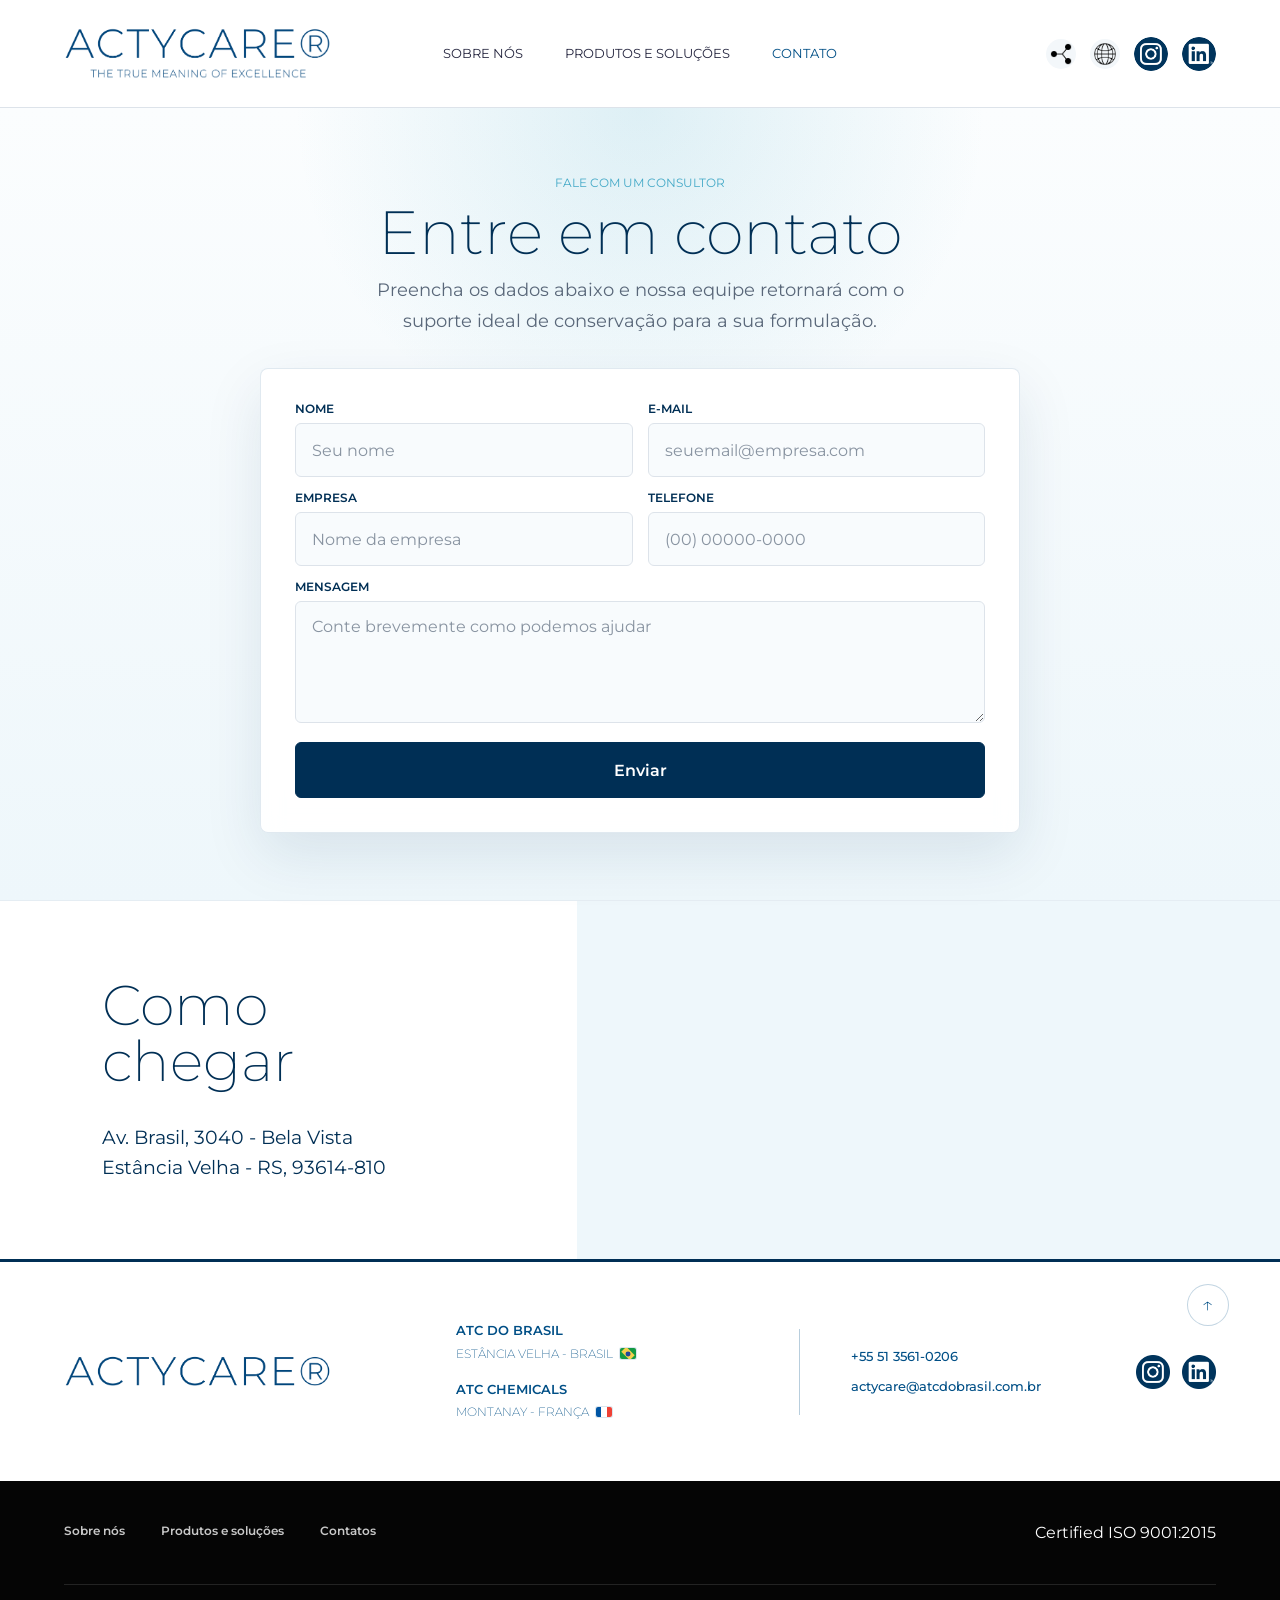
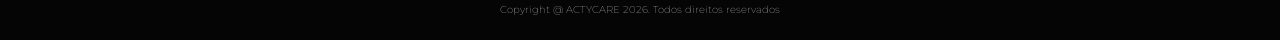
==== commit c17541da: "TRANSLATE BUTTON Comecei a traduzir a página depois de fazer o botão de traduzir" ====
--- a/contatos.html
+++ b/contatos.html
@@ -4,7 +4,7 @@
 <head>
     <meta charset="UTF-8">
     <meta name="viewport" content="width=device-width, initial-scale=1.0">
-    <title>Contatos | Actycare</title>
+    <title data-i18n-en="" data-i18n-es="">Contatos | Actycare</title>
     <link rel="stylesheet" href="Styles/estilos.css?v=20260601">
     <link rel="stylesheet" href="Styles/footer.css?v=20260601">
     <link rel="icon" type="image/png" href="images/atc_favicon.png">
@@ -16,17 +16,29 @@
             <img src="images/actycare-logo-lockup.png" alt="ACTYCARE" loading="eager" decoding="async">
         </a>
 
-        <nav class="menu" id="menu-principal" aria-label="Menu principal">
-            <a href="sobre-nos.html">SOBRE NÓS</a>
-            <a href="produtos-e-solucoes.html">PRODUTOS E SOLUÇÕES</a>
-            <a href="contatos.html" aria-current="page">CONTATO</a>
+        <nav class="menu" id="menu-principal" aria-label="Menu principal" data-i18n-en-aria-label="" data-i18n-es-aria-label="">
+            <a href="sobre-nos.html" data-i18n-en="" data-i18n-es="">SOBRE NÓS</a>
+            <a href="produtos-e-solucoes.html" data-i18n-en="" data-i18n-es="">PRODUTOS E SOLUÇÕES</a>
+            <a href="contatos.html" aria-current="page" data-i18n-en="" data-i18n-es="">CONTATO</a>
         </nav>
 
         <div class="acoes-cabecalho">
             <button class="icone-cabecalho acao-utilitaria botao-compartilhar" type="button"
-                aria-label="Compartilhar esta página" data-share-button>
+                aria-label="Compartilhar esta página" data-share-button data-i18n-en-aria-label="" data-i18n-es-aria-label="">
                 <img src="images/icons8-partilhar-2-50.png" alt="" loading="eager" decoding="async">
             </button>
+            <div class="language-selector" data-language-selector>
+                <button class="icone-cabecalho acao-utilitaria botao-traducao" type="button"
+                    aria-label="Selecionar idioma" aria-haspopup="true" aria-expanded="false"
+                    data-language-toggle data-i18n-en-aria-label="" data-i18n-es-aria-label="">
+                    <img src="images/internet.png" alt="" loading="eager" decoding="async">
+                </button>
+                <div class="language-menu" role="group" aria-label="Idiomas" data-language-menu data-i18n-en-aria-label="" data-i18n-es-aria-label="">
+                    <button class="language-option" type="button" data-language-option="pt">Português</button>
+                    <button class="language-option" type="button" data-language-option="en">English</button>
+                    <button class="language-option" type="button" data-language-option="es">Español</button>
+                </div>
+            </div>
             <a href="https://www.instagram.com/atc.brasil/" class="icone-cabecalho" target="_blank"
                 rel="noopener noreferrer" aria-label="Instagram">
                 <img src="images/instagram-circle.png" alt="" loading="eager" decoding="async">
@@ -36,7 +48,7 @@
                 <img src="images/linkedin-circle.png" alt="" loading="eager" decoding="async">
             </a>
             <button class="botao-menu" type="button" aria-label="Abrir menu" aria-expanded="false"
-                aria-controls="menu-principal">
+                aria-controls="menu-principal" data-i18n-en-aria-label="" data-i18n-es-aria-label="">
                 <span></span>
                 <span></span>
                 <span></span>
@@ -47,17 +59,17 @@
     <main>
         <section class="container contato-section" aria-labelledby="contato-titulo">
             <div class="contato-intro">
-                <p class="eyebrow">Fale com um consultor</p>
-                <h1 id="contato-titulo">Entre em contato</h1>
-                <p>Preencha os dados abaixo e nossa equipe retornará com o suporte ideal de conservação para a sua formulação.</p>
+                <p class="eyebrow" data-i18n-en="" data-i18n-es="">Fale com um consultor</p>
+                <h1 id="contato-titulo" data-i18n-en="" data-i18n-es="">Entre em contato</h1>
+                <p data-i18n-en="" data-i18n-es="">Preencha os dados abaixo e nossa equipe retornará com o suporte ideal de conservação para a sua formulação.</p>
             </div>
 
             <div class="contato-card">
                 <form action="https://api.web3forms.com/submit" method="POST">
                     <input type="hidden" name="access_key" value="4d49fbeb-51b4-4cb4-a090-07d61e65df94">
                     <label>
-                        <span>Nome</span>
-                        <input type="text" name="name" placeholder="Seu nome" autocomplete="name" required>
+                        <span data-i18n-en="" data-i18n-es="">Nome</span>
+                        <input type="text" name="name" placeholder="Seu nome" autocomplete="name" required data-i18n-en-placeholder="" data-i18n-es-placeholder="">
                     </label>
                     <label>
                         <span>E-mail</span>
@@ -65,26 +77,26 @@
                             required>
                     </label>
                     <label>
-                        <span>Empresa</span>
-                        <input type="text" name="company" placeholder="Nome da empresa" autocomplete="organization"
+                        <span data-i18n-en="" data-i18n-es="">Empresa</span>
+                        <input type="text" name="company" placeholder="Nome da empresa" autocomplete="organization" data-i18n-en-placeholder="" data-i18n-es-placeholder=""
                             required>
                     </label>
                     <label>
-                        <span>Telefone</span>
+                        <span data-i18n-en="" data-i18n-es="">Telefone</span>
                         <input type="tel" name="phone" placeholder="(00) 00000-0000" autocomplete="tel">
                     </label>
                     <label class="campo-mensagem">
-                        <span>Mensagem</span>
-                        <textarea name="message" placeholder="Conte brevemente como podemos ajudar" required></textarea>
+                        <span data-i18n-en="" data-i18n-es="">Mensagem</span>
+                        <textarea name="message" placeholder="Conte brevemente como podemos ajudar" required data-i18n-en-placeholder="" data-i18n-es-placeholder=""></textarea>
                     </label>
-                    <button type="submit">Enviar</button>
+                    <button type="submit" data-i18n-en="" data-i18n-es="">Enviar</button>
                 </form>
             </div>
         </section>
 
         <section class="onde-estamos" aria-labelledby="onde-estamos-titulo">
             <div class="onde-estamos__conteudo">
-                <h2 id="onde-estamos-titulo">Como chegar</h2>
+                <h2 id="onde-estamos-titulo" data-i18n-en="" data-i18n-es="">Como chegar</h2>
                 <address>
                     Av. Brasil, 3040 - Bela Vista<br>
                     Estância Velha - RS, 93614-810
@@ -93,7 +105,7 @@
 
             <div class="onde-estamos__mapa">
                 <iframe
-                    title="Mapa da ATC do Brasil em Estância Velha"
+                    title="Mapa da ATC do Brasil em Estância Velha" data-i18n-en-title="" data-i18n-es-title=""
                     src="https://www.google.com/maps?q=Av.%20Brasil%2C%203040%20-%20Das%20Quintas%2C%20Est%C3%A2ncia%20Velha%20-%20RS%2C%2093600-000&output=embed"
                     loading="lazy"
                     referrerpolicy="no-referrer-when-downgrade"
@@ -104,6 +116,7 @@
     </main>
 
     <actycare-footer></actycare-footer>
+    <script src="Script/i18n.js"></script>
     <script src="Script/footer.js"></script>
     <script src="Script/menu.js"></script>
 </body>
--- a/Styles/estilos.css
+++ b/Styles/estilos.css
@@ -284,6 +284,81 @@
     background: rgba(255, 255, 255, 0.42);
 }
 
+.language-selector {
+    position: relative;
+    display: inline-flex;
+    flex: 0 0 auto;
+}
+
+.botao-traducao img {
+    object-fit: contain;
+}
+
+.language-menu {
+    position: absolute;
+    top: calc(100% + 10px);
+    right: 0;
+    z-index: 40;
+    width: max-content;
+    min-width: 132px;
+    display: grid;
+    gap: 4px;
+    padding: 6px;
+    border: 1px solid rgba(0, 79, 134, 0.12);
+    border-radius: 8px;
+    background: rgba(255, 255, 255, 0.96);
+    box-shadow: 0 16px 34px rgba(0, 47, 85, 0.14);
+    opacity: 0;
+    visibility: hidden;
+    pointer-events: none;
+    transform: translateY(-6px) scale(0.98);
+    transform-origin: top right;
+    transition:
+        opacity 0.18s ease,
+        visibility 0.18s ease,
+        transform 0.18s ease;
+}
+
+.cabecalho.header--scrolled .language-menu {
+    top: calc(100% + 14px);
+    background: rgba(255, 255, 255, 0.94);
+    backdrop-filter: blur(14px);
+    -webkit-backdrop-filter: blur(14px);
+}
+
+.language-selector.is-open .language-menu,
+.language-menu.is-open {
+    opacity: 1;
+    visibility: visible;
+    pointer-events: auto;
+    transform: translateY(0) scale(1);
+}
+
+.language-option {
+    min-height: 34px;
+    display: flex;
+    align-items: center;
+    justify-content: flex-start;
+    padding: 0 10px;
+    border: 0;
+    border-radius: 6px;
+    background: transparent;
+    color: var(--texto);
+    font: inherit;
+    font-size: 12px;
+    line-height: 1;
+    cursor: pointer;
+    transition: background 0.18s ease, color 0.18s ease;
+}
+
+.language-option:hover,
+.language-option:focus-visible,
+.language-option.is-active {
+    background: var(--azul-profundo);
+    color: var(--branco);
+    outline: none;
+}
+
 .botao-menu {
     width: 44px;
     height: 44px;
@@ -532,7 +607,7 @@
     justify-content: center;
     padding: 6px;
     border-radius: 6px;
-    background: rgba(2, 88, 159, 0.9);
+    background: rgba(157, 159, 2, 0.9);
     color: var(--branco);
     font-size: clamp(14px, 1.2vw, 16px);
     font-weight: 250;
@@ -1619,6 +1694,16 @@
         height: 28px;
     }
 
+    .language-menu {
+        min-width: 122px;
+    }
+
+    .language-option {
+        min-height: 32px;
+        padding: 0 9px;
+        font-size: 11px;
+    }
+
     .botao-menu {
         width: 38px;
         height: 38px;
@@ -2815,6 +2900,25 @@
     .pagina-sobre .cta-contato h2 {
         font-size: 18px;
         white-space: normal;
+    }
+}
+
+@media (max-width: 380px) {
+    .logo {
+        width: min(132px, 38vw);
+    }
+
+    .acoes-cabecalho {
+        gap: 5px;
+    }
+
+    .icone-cabecalho[aria-label="Instagram"],
+    .icone-cabecalho[aria-label="LinkedIn"] {
+        width: 0;
+        height: 28px;
+        opacity: 0;
+        pointer-events: none;
+        transform: translateY(-4px) scale(0.9);
     }
 }
 
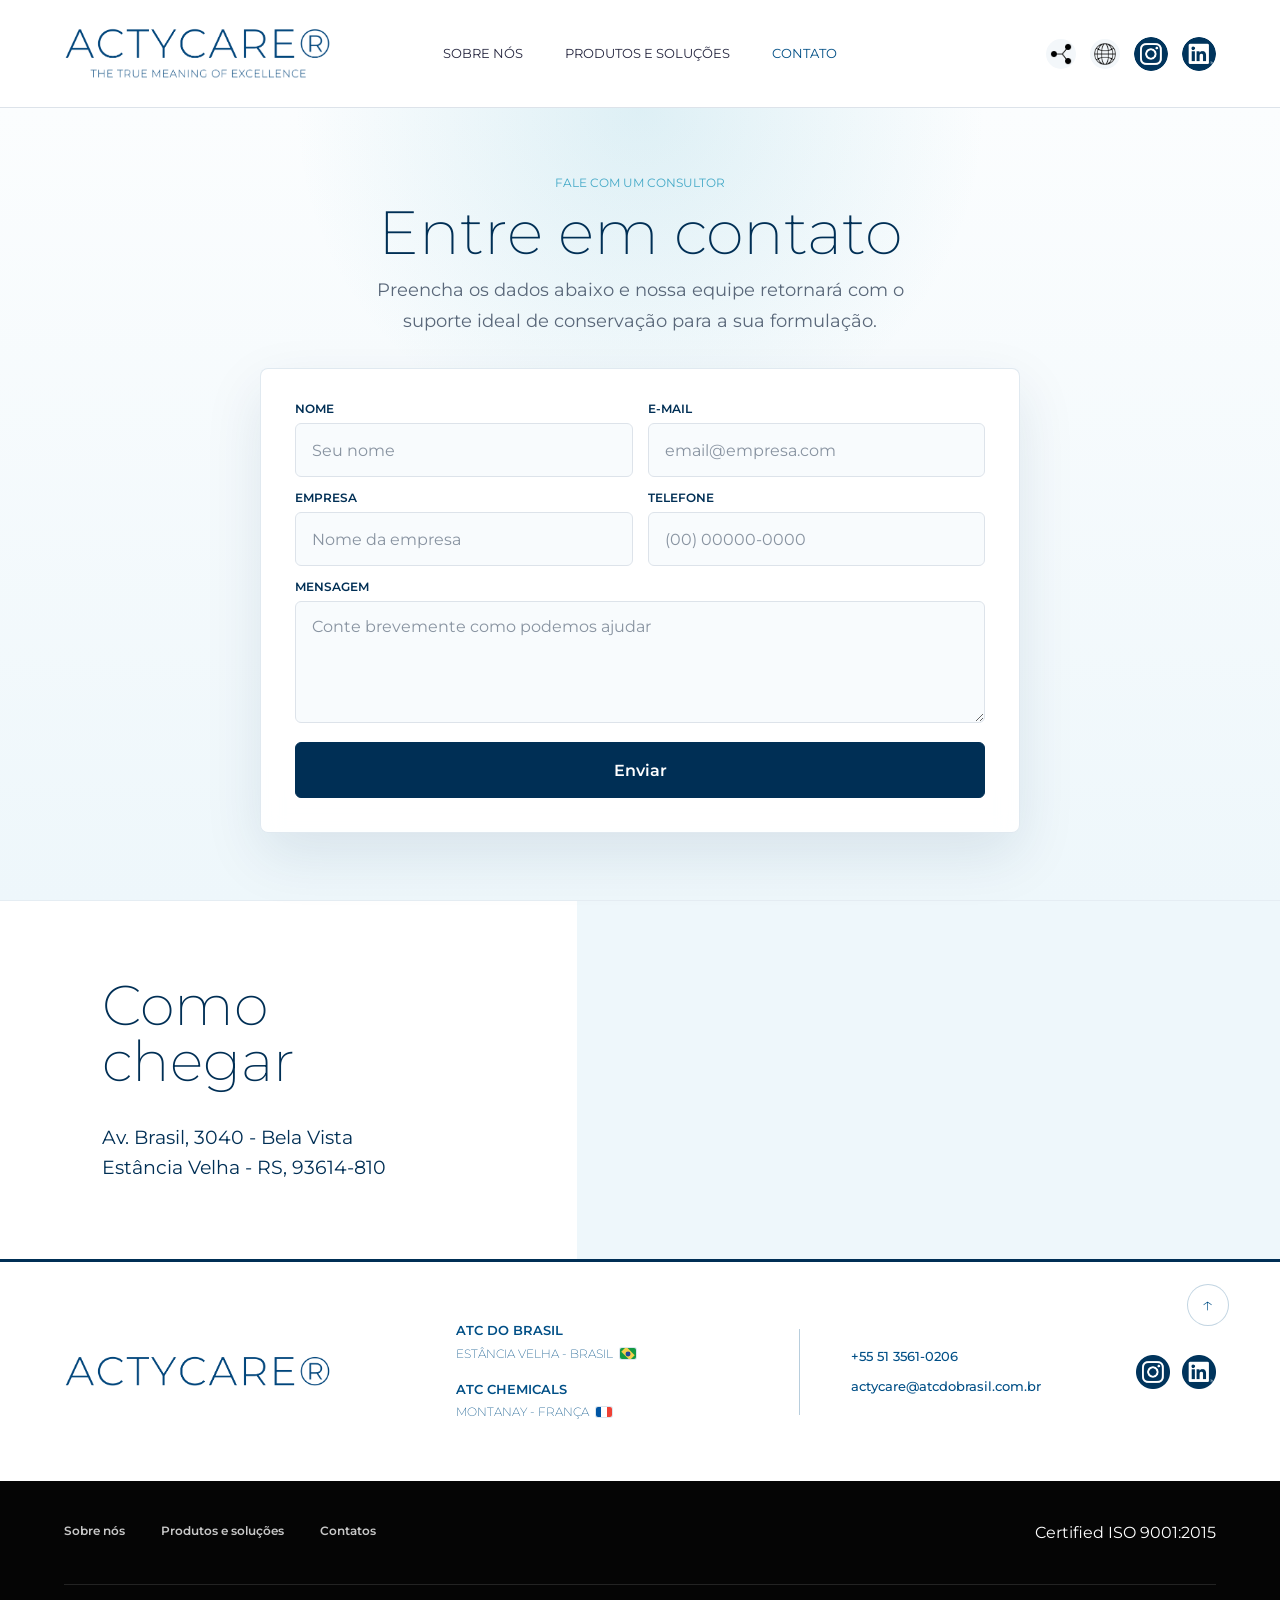
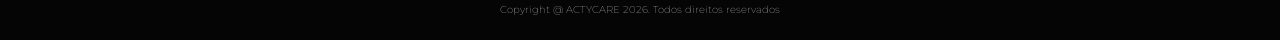
==== commit a0681b0a: "Translate Button Fiz o botão de traduzir e atualizei o cachê de link do css e js para o deploy estar" ====
--- a/contatos.html
+++ b/contatos.html
@@ -4,9 +4,9 @@
 <head>
     <meta charset="UTF-8">
     <meta name="viewport" content="width=device-width, initial-scale=1.0">
-    <title data-i18n-en="" data-i18n-es="">Contatos | Actycare</title>
-    <link rel="stylesheet" href="Styles/estilos.css?v=20260601">
-    <link rel="stylesheet" href="Styles/footer.css?v=20260601">
+    <title data-i18n-en="Contact | Actycare" data-i18n-es="Contacto | Actycare">Contatos | Actycare</title>
+    <link rel="stylesheet" href="Styles/estilos.css?v=20260617-v3">
+    <link rel="stylesheet" href="Styles/footer.css?v=20260617-v3">
     <link rel="icon" type="image/png" href="images/atc_favicon.png">
 </head>
 
@@ -16,24 +16,24 @@
             <img src="images/actycare-logo-lockup.png" alt="ACTYCARE" loading="eager" decoding="async">
         </a>
 
-        <nav class="menu" id="menu-principal" aria-label="Menu principal" data-i18n-en-aria-label="" data-i18n-es-aria-label="">
-            <a href="sobre-nos.html" data-i18n-en="" data-i18n-es="">SOBRE NÓS</a>
-            <a href="produtos-e-solucoes.html" data-i18n-en="" data-i18n-es="">PRODUTOS E SOLUÇÕES</a>
-            <a href="contatos.html" aria-current="page" data-i18n-en="" data-i18n-es="">CONTATO</a>
+        <nav class="menu" id="menu-principal" aria-label="Menu principal" data-i18n-en-aria-label="main menu" data-i18n-es-aria-label="menu principal">
+            <a href="sobre-nos.html" data-i18n-en="ABOUT US" data-i18n-es="SOBRE NOSOTROS">SOBRE NÓS</a>
+            <a href="produtos-e-solucoes.html" data-i18n-en="PRODUCTS AND SOLUTIONS" data-i18n-es="PRODUCTOS Y SOLUCIONES">PRODUTOS E SOLUÇÕES</a>
+            <a href="contatos.html" aria-current="page" data-i18n-en="CONTACT" data-i18n-es="CONTACTO">CONTATO</a>
         </nav>
 
         <div class="acoes-cabecalho">
             <button class="icone-cabecalho acao-utilitaria botao-compartilhar" type="button"
-                aria-label="Compartilhar esta página" data-share-button data-i18n-en-aria-label="" data-i18n-es-aria-label="">
+                aria-label="Compartilhar esta página" data-share-button data-i18n-en-aria-label="Share this page" data-i18n-es-aria-label="Compartir esta página">
                 <img src="images/icons8-partilhar-2-50.png" alt="" loading="eager" decoding="async">
             </button>
             <div class="language-selector" data-language-selector>
                 <button class="icone-cabecalho acao-utilitaria botao-traducao" type="button"
                     aria-label="Selecionar idioma" aria-haspopup="true" aria-expanded="false"
-                    data-language-toggle data-i18n-en-aria-label="" data-i18n-es-aria-label="">
+                    data-language-toggle data-i18n-en-aria-label="Translate" data-i18n-es-aria-label="Traducir">
                     <img src="images/internet.png" alt="" loading="eager" decoding="async">
                 </button>
-                <div class="language-menu" role="group" aria-label="Idiomas" data-language-menu data-i18n-en-aria-label="" data-i18n-es-aria-label="">
+                <div class="language-menu" role="group" aria-label="Idiomas" data-language-menu data-i18n-en-aria-label="Languages" data-i18n-es-aria-label="Idiomas">
                     <button class="language-option" type="button" data-language-option="pt">Português</button>
                     <button class="language-option" type="button" data-language-option="en">English</button>
                     <button class="language-option" type="button" data-language-option="es">Español</button>
@@ -48,7 +48,7 @@
                 <img src="images/linkedin-circle.png" alt="" loading="eager" decoding="async">
             </a>
             <button class="botao-menu" type="button" aria-label="Abrir menu" aria-expanded="false"
-                aria-controls="menu-principal" data-i18n-en-aria-label="" data-i18n-es-aria-label="">
+                aria-controls="menu-principal" data-i18n-en-aria-label="Open menu" data-i18n-es-aria-label="Abrir menú">
                 <span></span>
                 <span></span>
                 <span></span>
@@ -59,44 +59,46 @@
     <main>
         <section class="container contato-section" aria-labelledby="contato-titulo">
             <div class="contato-intro">
-                <p class="eyebrow" data-i18n-en="" data-i18n-es="">Fale com um consultor</p>
-                <h1 id="contato-titulo" data-i18n-en="" data-i18n-es="">Entre em contato</h1>
-                <p data-i18n-en="" data-i18n-es="">Preencha os dados abaixo e nossa equipe retornará com o suporte ideal de conservação para a sua formulação.</p>
+                <p class="eyebrow" data-i18n-en="Talk to a consultant" data-i18n-es="Hable con un consultor">Fale com um consultor</p>
+                <h1 id="contato-titulo" data-i18n-en="Contact us" data-i18n-es="Contáctenos">Entre em contato</h1>
+                <p data-i18n-en="Fill in the information below and our team will get back to you with the ideal preservation support for your formulation." 
+                data-i18n-es="Completa los datos a continuación y nuestro equipo se pondrá en contacto contigo con el soporte de conservación ideal para tu formulación">
+                    Preencha os dados abaixo e nossa equipe retornará com o suporte ideal de conservação para a sua formulação.</p>
             </div>
 
             <div class="contato-card">
                 <form action="https://api.web3forms.com/submit" method="POST">
                     <input type="hidden" name="access_key" value="4d49fbeb-51b4-4cb4-a090-07d61e65df94">
                     <label>
-                        <span data-i18n-en="" data-i18n-es="">Nome</span>
-                        <input type="text" name="name" placeholder="Seu nome" autocomplete="name" required data-i18n-en-placeholder="" data-i18n-es-placeholder="">
+                        <span data-i18n-en="Name" data-i18n-es="Nombre">Nome</span>
+                        <input type="text" name="name" placeholder="Seu nome" autocomplete="name" required data-i18n-en-placeholder="Your name" data-i18n-es-placeholder="Tu nombre">
                     </label>
                     <label>
                         <span>E-mail</span>
-                        <input type="email" name="email" placeholder="seuemail@empresa.com" autocomplete="email"
+                        <input type="email" name="email" placeholder="email@empresa.com" autocomplete="email" data-i18n-en-placeholder="companyemail@company.com" data-i18n-es-placeholder="emaildelaempresa@empresa.com"
                             required>
                     </label>
                     <label>
-                        <span data-i18n-en="" data-i18n-es="">Empresa</span>
-                        <input type="text" name="company" placeholder="Nome da empresa" autocomplete="organization" data-i18n-en-placeholder="" data-i18n-es-placeholder=""
+                        <span data-i18n-en="Company" data-i18n-es="Empresa">Empresa</span>
+                        <input type="text" name="company" placeholder="Nome da empresa" autocomplete="organization" data-i18n-en-placeholder="Company name" data-i18n-es-placeholder="nombre de la empresa"
                             required>
                     </label>
                     <label>
-                        <span data-i18n-en="" data-i18n-es="">Telefone</span>
+                        <span data-i18n-en="Phone" data-i18n-es="Teléfono">Telefone</span>
                         <input type="tel" name="phone" placeholder="(00) 00000-0000" autocomplete="tel">
                     </label>
                     <label class="campo-mensagem">
-                        <span data-i18n-en="" data-i18n-es="">Mensagem</span>
-                        <textarea name="message" placeholder="Conte brevemente como podemos ajudar" required data-i18n-en-placeholder="" data-i18n-es-placeholder=""></textarea>
+                        <span data-i18n-en="Message" data-i18n-es="Mensaje">Mensagem</span>
+                        <textarea name="message" placeholder="Conte brevemente como podemos ajudar" required data-i18n-en-placeholder="Tell us how we can help" data-i18n-es-placeholder="Cuéntenos cómo podemos ayudar"></textarea>
                     </label>
-                    <button type="submit" data-i18n-en="" data-i18n-es="">Enviar</button>
+                    <button type="submit" data-i18n-en="Send" data-i18n-es="Enviar">Enviar</button>
                 </form>
             </div>
         </section>
 
         <section class="onde-estamos" aria-labelledby="onde-estamos-titulo">
             <div class="onde-estamos__conteudo">
-                <h2 id="onde-estamos-titulo" data-i18n-en="" data-i18n-es="">Como chegar</h2>
+                <h2 id="onde-estamos-titulo" data-i18n-en="How to find us" data-i18n-es="Cómo llegar">Como chegar</h2>
                 <address>
                     Av. Brasil, 3040 - Bela Vista<br>
                     Estância Velha - RS, 93614-810
@@ -105,7 +107,7 @@
 
             <div class="onde-estamos__mapa">
                 <iframe
-                    title="Mapa da ATC do Brasil em Estância Velha" data-i18n-en-title="" data-i18n-es-title=""
+                    title="Mapa da ATC do Brasil em Estância Velha" data-i18n-en-title="Map of ATC Brazil in Estância Velha" data-i18n-es-title="Mapa de la ATC de Brasil en Estância Velha"
                     src="https://www.google.com/maps?q=Av.%20Brasil%2C%203040%20-%20Das%20Quintas%2C%20Est%C3%A2ncia%20Velha%20-%20RS%2C%2093600-000&output=embed"
                     loading="lazy"
                     referrerpolicy="no-referrer-when-downgrade"
@@ -116,9 +118,9 @@
     </main>
 
     <actycare-footer></actycare-footer>
-    <script src="Script/i18n.js"></script>
-    <script src="Script/footer.js"></script>
-    <script src="Script/menu.js"></script>
+    <script src="Script/i18n.js?v=20260617-v3"></script>
+    <script src="Script/footer.js?v=20260617-v3"></script>
+    <script src="Script/menu.js?v=20260617-v3"></script>
 </body>
 
 </html>
--- a/Styles/estilos.css
+++ b/Styles/estilos.css
@@ -607,7 +607,7 @@
     justify-content: center;
     padding: 6px;
     border-radius: 6px;
-    background: rgba(157, 159, 2, 0.9);
+    background: rgba(2, 88, 159, 0.9);
     color: var(--branco);
     font-size: clamp(14px, 1.2vw, 16px);
     font-weight: 250;
@@ -812,7 +812,7 @@
 
 .application-card__title {
     color: var(--azul);
-    font-size: clamp(35px, 2.2vw, 44px);
+    font-size: 30px;
     font-weight: 250;
     line-height: 1.05;
 }
